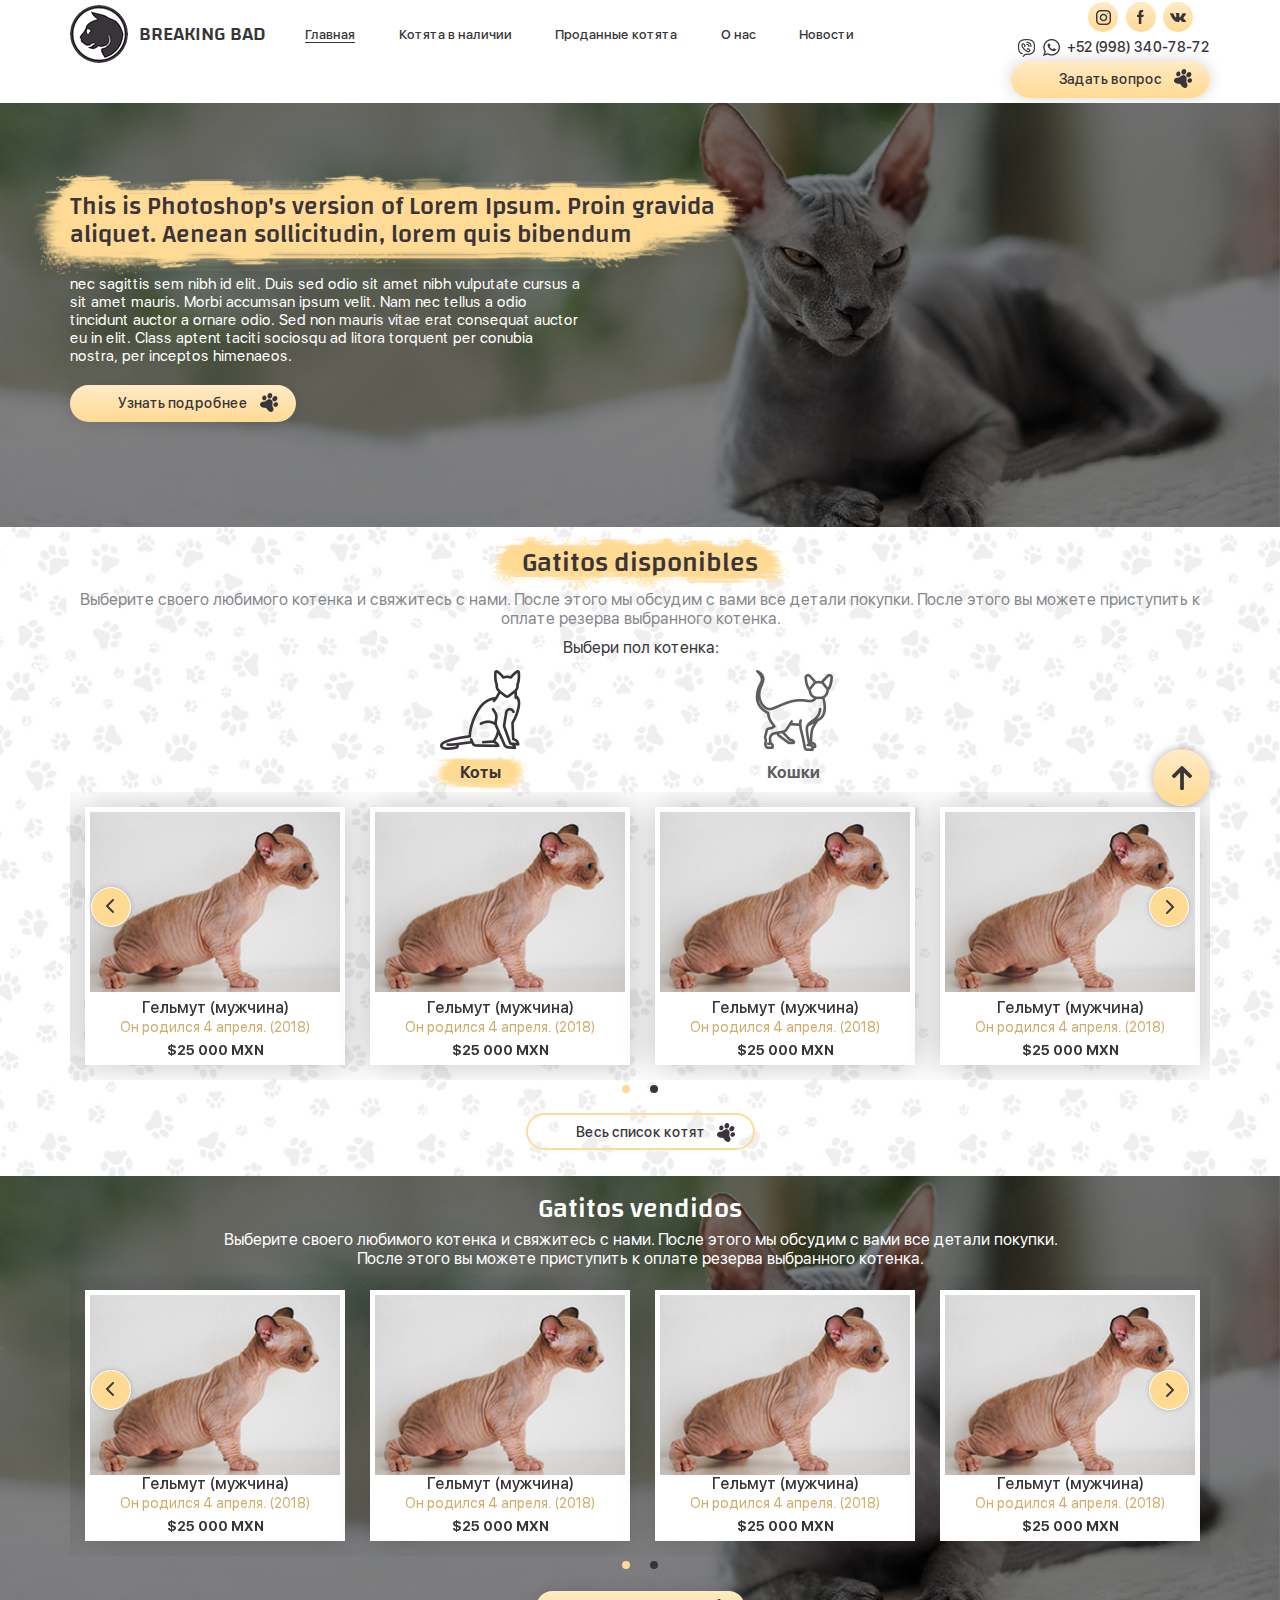
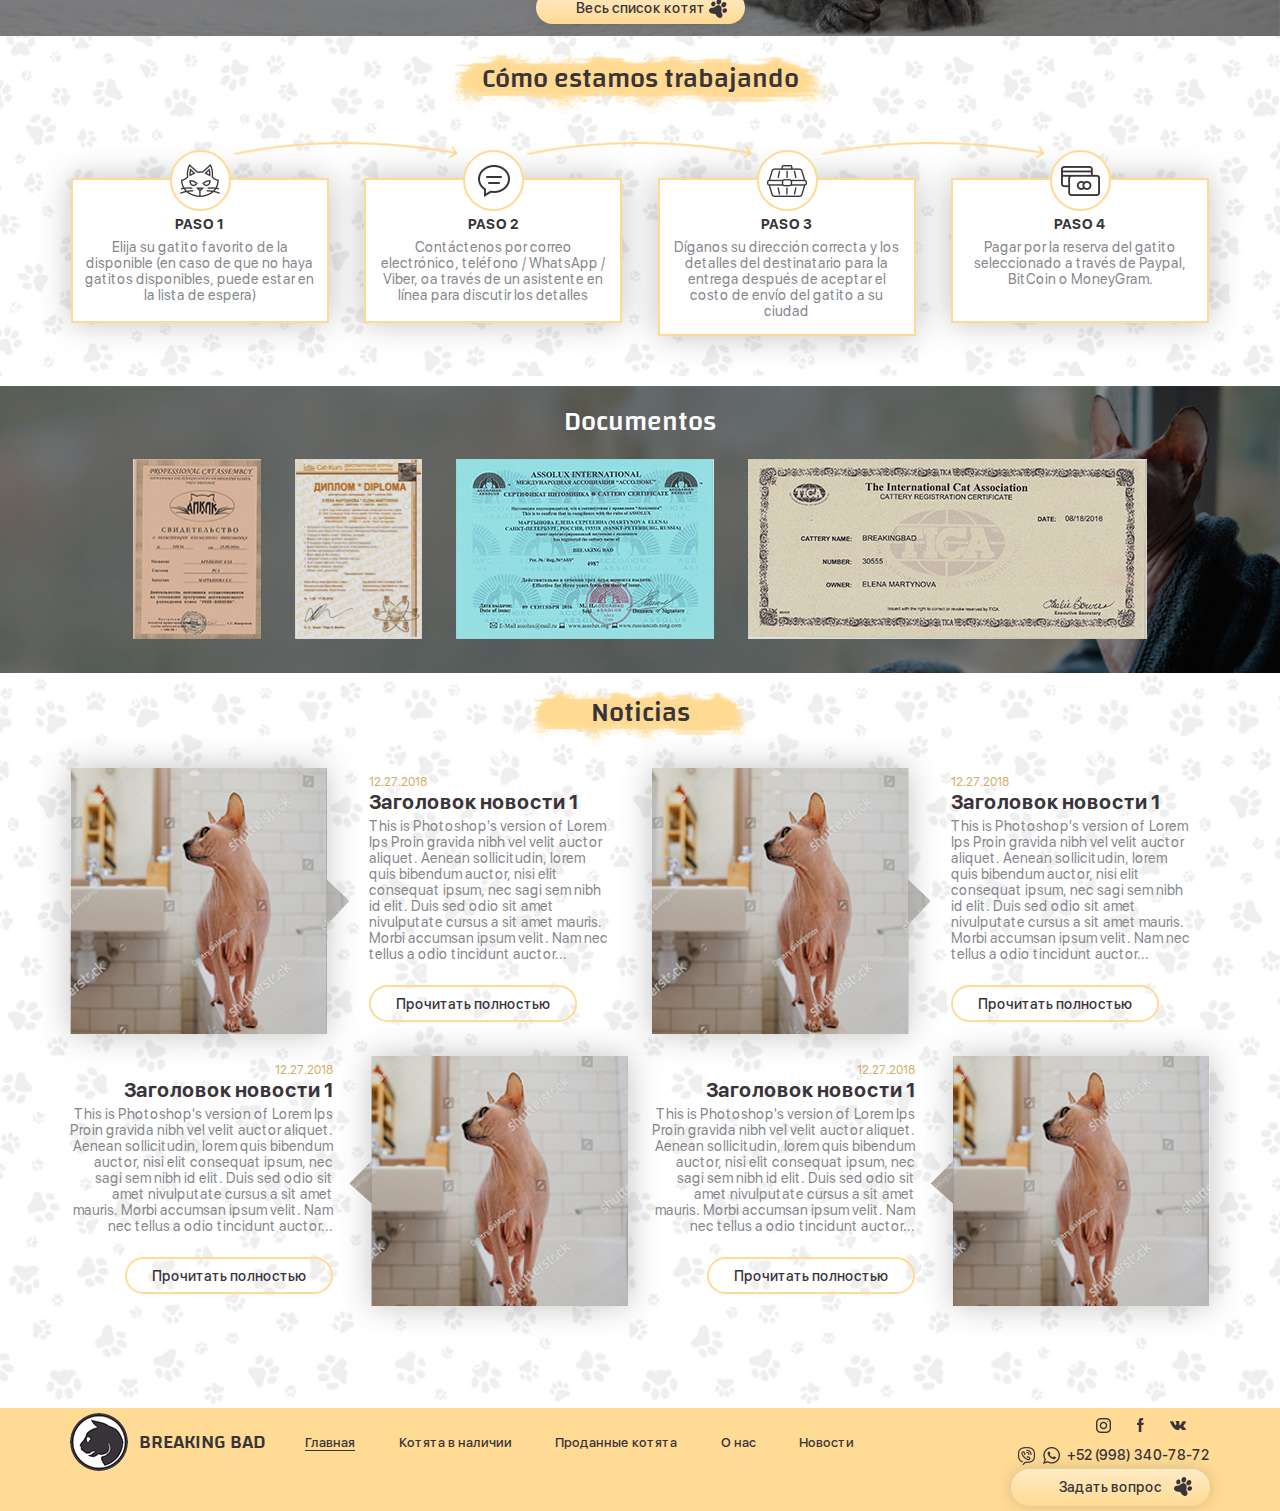
==== index.html @ 9be12e8c "Cats" ====
<!DOCTYPE html>

<html lang="ru">

<head>

	<meta charset="utf-8">
	<meta http-equiv="X-UA-Compatible" content="IE=edge" >
	<meta name="viewport" content="width=device-width, initial-scale=1.0">
	<meta name="description" content="">
	<link rel="stylesheet" type="text/css" href="style.css">	
	<link rel="stylesheet" type="text/css" href="responsive.css">
	<link rel="stylesheet" type="text/css" href="owl/assets/owl.carousel.css">
	<link rel="stylesheet" type="text/css" href="vendors/css/jquery.mCustomScrollbar.css">
	<link rel="stylesheet" type="text/css" href="vendors/css/select2.css">
	<link rel="stylesheet" type="text/css" href="vendors/css/jquery.fancybox.css">
	<script type="text/javascript" src="vendors/js/jquery.js"></script>
	<script type="text/javascript" src="owl/owl.carousel.min.js"></script>
	<script type="text/javascript" src="vendors/js/jquery.mCustomScrollbar.concat.min.js"></script>
	<script type="text/javascript" src="vendors/js/smoothscroll.js"></script>
	<script type="text/javascript" src="vendors/js/select2.js"></script>
	<script type="text/javascript" src="vendors/js/jquery.fancybox.js"></script>
	<link rel="icon" type="image/png" href="favicon/favicon.ico" sizes="16x16">
<!-- 	<script>document.write('<script src="http://' + (location.host || 'localhost').split(':')[0] + ':35729/livereload.js?snipver=1"></' + 'script>')</script> -->

</head>

<body>

	<div class="wrapper">

	<!-- Header -->
		
	<header>

		<div class="header-site">
			<div class="row clearfix">
				<div class="left col-1">
					<a href="#" class="logo">
						<img src="img/logo.png" alt="" />
						<span>BREAKING BAD</span>
					</a>
				</div>
				<div class="left col-2 clearfix">
					<div class="main-nav_wrapp">
						<ul class="main-nav">
							<li><a href="#" class="active">Главная</a></li>
							<li><a href="#">Котята в наличии</a></li>
							<li><a href="#">Проданные котята</a></li>
							<li><a href="#">О нас</a></li>
							<li><a href="#">Новости</a></li>
						</ul>
					</div>					
				</div>
				<div class="left col-3 contacts_wrapp">
					<ul class="socials_list">
						<li><a href=""><i class="instagram"></i></a></li>
						<li><a href=""><i class="facebook"></i></a></li>
						<li><a href=""><i class="vk"></i></a></li>
					</ul>
					<div class="contacts">
						<ul class="cals_wrapp">
							<li><a href="#"><i class="viber"></i></a></li>
							<li><a href="#"><i class="whats"></i></a></li>
							<li><a href="tel:+529983407872">+52 (998) 340-78-72</a></li>
						</ul>
						<a href="#" class="yellow_btn">Задать вопрос</a>
					</div>
				</div>
			</div>
		</div>
								
	</header>

	<!-- /Header -->

		<!-- Content -->
			<div class="content">

				<!-- Section 1 - Main Page -->

				<section class="promo-sect">
					<div class="row">
						<div class="promo-descript">
							<div class="h1_wrapp">
								<h1>This is Photoshop's version  of Lorem Ipsum. Proin gravida aliquet. Aenean sollicitudin, lorem quis bibendum</h1>
							</div>
							<div class="inner">
								<p>nec sagittis sem nibh id elit. Duis sed odio sit amet nibh vulputate cursus a sit amet mauris. Morbi accumsan ipsum velit. Nam nec tellus a odio tincidunt auctor a ornare odio. Sed non  mauris vitae erat consequat auctor eu in elit. Class aptent taciti sociosqu ad litora torquent per conubia nostra, per inceptos himenaeos.</p>
							</div>
							<a href="#" class="yellow_btn">Узнать подробнее</a>
						</div>
					</div>
				</section>

				<!-- /Section 1 - Main Page -->

				<!-- Section 2 - Main Page -->

				<section class="sect-2 bg_2">

					<div class="row">
						<div class="h2_wrapp">
							<h2 class="h2_bg_2">Gatitos disponibles</h2>
							<p class="h2-desc h2-desc_2">Выберите своего любимого котенка и свяжитесь с нами. После этого мы обсудим с вами все детали покупки. После этого вы можете приступить к оплате резерва выбранного котенка.</p>
						</div>

						<div class="switch-goods_wrapp">
							<h4>Выбери пол котенка:</h4>
							<div class="switch_wrapp">
								<ul class="switch_list">
									<li>
										<a href="#" class="active">
											<div class="icon-box">
												<img src="img/cat.png" alt="" />
											</div>
											<p>Коты</p>
										</a>
									</li>
									<li>
										<a href="#">
											<div class="icon-box">
												<img src="img/cat_2.png" alt="" />
											</div>
											<p>Кошки</p>
										</a>
									</li>
								</ul>
							</div>
							<div class="slider-1_wrapp">
								<div class="owl-carousel slider-1">
									<div class="slide">
										<div class="cat-thumb">
											<div class="img-box">
												<img src="img/cat_photo_03.jpg" alt="" />
												<div class="mask">
													<ul class="thumb_links">
														<li><a href="#"><i class="eye"></i></a></li>
														<li><a href="#"><i class="commet"></i></a></li>
													</ul>
												</div>
											</div>
											<div class="descript">
												<h3>Гельмут (мужчина)</h3>
												<p>Он родился 4 апреля. (2018)</p>
												<p class="price">$25 000 MXN</p>
											</div>
										</div>
									</div>
									<div class="slide">
										<div class="cat-thumb">
											<div class="img-box">
												<img src="img/cat_photo_03.jpg" alt="" />
												<div class="mask">
													<ul class="thumb_links">
														<li><a href="#"><i class="eye"></i></a></li>
														<li><a href="#"><i class="commet"></i></a></li>
													</ul>
												</div>
											</div>
											<div class="descript">
												<h3>Гельмут (мужчина)</h3>
												<p>Он родился 4 апреля. (2018)</p>
												<p class="price">$25 000 MXN</p>
											</div>
										</div>
									</div>
									<div class="slide">
										<div class="cat-thumb">
											<div class="img-box">
												<img src="img/cat_photo_03.jpg" alt="" />
												<div class="mask">
													<ul class="thumb_links">
														<li><a href="#"><i class="eye"></i></a></li>
														<li><a href="#"><i class="commet"></i></a></li>
													</ul>
												</div>
											</div>
											<div class="descript">
												<h3>Гельмут (мужчина)</h3>
												<p>Он родился 4 апреля. (2018)</p>
												<p class="price">$25 000 MXN</p>
											</div>
										</div>
									</div>
									<div class="slide">
										<div class="cat-thumb">
											<div class="img-box">
												<img src="img/cat_photo_03.jpg" alt="" />
												<div class="mask">
													<ul class="thumb_links">
														<li><a href="#"><i class="eye"></i></a></li>
														<li><a href="#"><i class="commet"></i></a></li>
													</ul>
												</div>
											</div>
											<div class="descript">
												<h3>Гельмут (мужчина)</h3>
												<p>Он родился 4 апреля. (2018)</p>
												<p class="price">$25 000 MXN</p>
											</div>
										</div>
									</div>
									<div class="slide">
										<div class="cat-thumb">
											<div class="img-box">
												<img src="img/cat_photo_03.jpg" alt="" />
												<div class="mask">
													<ul class="thumb_links">
														<li><a href="#"><i class="eye"></i></a></li>
														<li><a href="#"><i class="commet"></i></a></li>
													</ul>
												</div>
											</div>
											<div class="descript">
												<h3>Гельмут (мужчина)</h3>
												<p>Он родился 4 апреля. (2018)</p>
												<p class="price">$25 000 MXN</p>
											</div>
										</div>
									</div>
								</div>
							</div>
							<div class="align-center">
								<a href="#" class="transparent_btn">Весь список котят</a>
							</div>
						</div>
					</div>

				</section>

				<!-- /Section 2 - Main Page -->

				<!-- Section 3 - Main Page -->

				<section class="sect-3 bg_3">
					<div class="row">

						<div class="h2_wrapp light">
							<h2>Gatitos vendidos</h2>
							<p class="h2-desc">Выберите своего любимого котенка и свяжитесь с нами. После этого мы обсудим с вами все детали покупки.<br /> После этого вы можете приступить к оплате резерва выбранного котенка.</p>
						</div>

						<div class="slider-2_wrapp">
							<div class="owl-carousel slider-2">
								<div class="slide">
									<div class="cat-thumb">
										<div class="img-box">
											<img src="img/cat_photo_03.jpg" alt="" />
											<div class="mask">
												<ul class="thumb_links">
													<li><a href="#"><i class="eye"></i></a></li>
													<li><a href="#"><i class="commet"></i></a></li>
												</ul>
											</div>
										</div>
										<h3>Гельмут (мужчина)</h3>
										<p>Он родился 4 апреля. (2018)</p>
										<p class="price">$25 000 MXN</p>
									</div>
								</div>
								<div class="slide">
									<div class="cat-thumb">
										<div class="img-box">
											<img src="img/cat_photo_03.jpg" alt="" />
											<div class="mask">
												<ul class="thumb_links">
													<li><a href="#"><i class="eye"></i></a></li>
													<li><a href="#"><i class="commet"></i></a></li>
												</ul>
											</div>
										</div>
										<h3>Гельмут (мужчина)</h3>
										<p>Он родился 4 апреля. (2018)</p>
										<p class="price">$25 000 MXN</p>
									</div>
								</div>
								<div class="slide">
									<div class="cat-thumb">
										<div class="img-box">
											<img src="img/cat_photo_03.jpg" alt="" />
											<div class="mask">
												<ul class="thumb_links">
													<li><a href="#"><i class="eye"></i></a></li>
													<li><a href="#"><i class="commet"></i></a></li>
												</ul>
											</div>
										</div>
										<h3>Гельмут (мужчина)</h3>
										<p>Он родился 4 апреля. (2018)</p>
										<p class="price">$25 000 MXN</p>
									</div>
								</div>
								<div class="slide">
									<div class="cat-thumb">
										<div class="img-box">
											<img src="img/cat_photo_03.jpg" alt="" />
											<div class="mask">
												<ul class="thumb_links">
													<li><a href="#"><i class="eye"></i></a></li>
													<li><a href="#"><i class="commet"></i></a></li>
												</ul>
											</div>
										</div>
										<h3>Гельмут (мужчина)</h3>
										<p>Он родился 4 апреля. (2018)</p>
										<p class="price">$25 000 MXN</p>
									</div>
								</div>
								<div class="slide">
									<div class="cat-thumb">
										<div class="img-box">
											<img src="img/cat_photo_03.jpg" alt="" />
											<div class="mask">
												<ul class="thumb_links">
													<li><a href="#"><i class="eye"></i></a></li>
													<li><a href="#"><i class="commet"></i></a></li>
												</ul>
											</div>
										</div>
										<h3>Гельмут (мужчина)</h3>
										<p>Он родился 4 апреля. (2018)</p>
										<p class="price">$25 000 MXN</p>
									</div>
								</div>
							</div>
						</div>
						<div class="align-center">
							<a href="#" class="yellow_btn yellow_btn_2">Весь список котят</a>
						</div>

					</div>
				</section>

				<!-- /Section 3 - Main Page -->

				<!-- Section 4 - Main Page -->

				<section class="sect-4 bg_2">
					<div class="row">

						<div class="h2_wrapp">
							<h2 class="h2_bg_3">Cómo estamos trabajando</h2>
						</div>

						<div class="overflow_hidden">
							<div class="thumbnails_1 offset-ziro">
								<div class="thumb_1">
									<div class="icon-box">
										<img src="img/icon_01.png" alt="" />
									</div>
									<h3>PASO 1</h3>
									<p>Elija su gatito favorito de la disponible (en caso de que no haya gatitos disponibles, puede estar en la lista de espera)</p>
								</div>
								<div class="thumb_1">
									<div class="icon-box">
										<img src="img/icon_02.png" alt="" />
									</div>
									<h3>PASO 2</h3>
									<p>Contáctenos por correo electrónico, teléfono / WhatsApp / Viber, oa través de un asistente en línea para discutir los detalles</p>
								</div>
								<div class="thumb_1">
									<div class="icon-box">
										<img src="img/icon_03.png" alt="" />
									</div>
									<h3>PASO 3</h3>
									<p>Díganos su dirección correcta y los detalles del destinatario para la entrega después de aceptar el costo de envío del gatito a su ciudad</p>
								</div>
								<div class="thumb_1">
									<div class="icon-box">
										<img src="img/icon_04.png" alt="" />
									</div>
									<h3>PASO 4</h3>
									<p>Pagar por la reserva del gatito seleccionado a través de Paypal, BitCoin o MoneyGram.</p>
								</div>
							</div>
						</div>

					</div>
				</section>

				<!-- /Section 4 - Main Page -->

				<!-- Section 5 - Main Page -->

				<section class="sect-5 bg_4">
					<div class="row">

						<div class="h2_wrapp light">
							<h2>Documentos</h2>
						</div>

						<div class="overflow_hidden">
							<div class="thumbnails_2 offset-ziro">
								<a href="img/document_03.jpg" class="thumb_2" data-fancybox = "1">
									<img src="img/document_03.jpg" alt="" />
									<div class="mask">
										<div class="searchicon_wrapp">
											<i class="search"></i>
										</div>
									</div>
								</a>
								<a href="img/document_05.jpg" class="thumb_2" data-fancybox = "1">
									<img src="img/document_05.jpg" alt="" />
									<div class="mask">
										<div class="searchicon_wrapp">
											<i class="search"></i>
										</div>
									</div>
								</a>
								<a href="img/document_07.jpg" class="thumb_2" data-fancybox = "1">
									<img src="img/document_07.jpg" alt="" />
									<div class="mask">
										<div class="searchicon_wrapp">
											<i class="search"></i>
										</div>
									</div>
								</a>
								<a href="img/document_09.jpg" class="thumb_2" data-fancybox = "1">
									<img src="img/document_09.jpg" alt="" />
									<div class="mask">
										<div class="searchicon_wrapp">
											<i class="search"></i>
										</div>
									</div>
								</a>
							</div>
						</div>

					</div>
				</section>

				<!-- /Section 5 - Main Page -->

				<!-- Section 6 - Main Page -->

				<section class="sect-6 bg_5">
					<div class="row">

						<div class="h2_wrapp">
							<h2 class="h2_bg_4">Noticias</h2>
						</div>

						<div class="overflow_hidden">
							<div class="thumbnails_3 offset-ziro">
								<div class="thumb_3 clearfix">
									<div class="img-box">
										<div class="inner">
											<img src="img/cat_3.jpg" alt="" />
										</div>
									</div>
									<div class="descript">
										<p class="date">12.27.2018</p>
										<h3>Заголовок новости 1</h3>
										<p>This is Photoshop's version  of Lorem Ips Proin gravida nibh vel velit auctor aliquet. Aenean sollicitudin, lorem quis bibendum auctor, nisi elit consequat ipsum, nec sagi sem nibh id elit. Duis sed odio sit amet nivulputate cursus a sit amet mauris. Morbi accumsan ipsum velit. Nam nec tellus a odio tincidunt auctor...</p>
										<a href="#" class="transparent_btn_2">Прочитать полностью</a>
									</div>
								</div>
								<div class="thumb_3 clearfix">
									<div class="img-box">
										<div class="inner">
											<img src="img/cat_3.jpg" alt="" />
										</div>
									</div>
									<div class="descript">
										<p class="date">12.27.2018</p>
										<h3>Заголовок новости 1</h3>
										<p>This is Photoshop's version  of Lorem Ips Proin gravida nibh vel velit auctor aliquet. Aenean sollicitudin, lorem quis bibendum auctor, nisi elit consequat ipsum, nec sagi sem nibh id elit. Duis sed odio sit amet nivulputate cursus a sit amet mauris. Morbi accumsan ipsum velit. Nam nec tellus a odio tincidunt auctor...</p>
										<a href="#" class="transparent_btn_2">Прочитать полностью</a>
									</div>
								</div>
								<div class="thumb_3 clearfix">
									<div class="img-box">
										<div class="inner">
											<img src="img/cat_3.jpg" alt="" />
										</div>
									</div>
									<div class="descript">
										<p class="date">12.27.2018</p>
										<h3>Заголовок новости 1</h3>
										<p>This is Photoshop's version  of Lorem Ips Proin gravida nibh vel velit auctor aliquet. Aenean sollicitudin, lorem quis bibendum auctor, nisi elit consequat ipsum, nec sagi sem nibh id elit. Duis sed odio sit amet nivulputate cursus a sit amet mauris. Morbi accumsan ipsum velit. Nam nec tellus a odio tincidunt auctor...</p>
										<a href="#" class="transparent_btn_2">Прочитать полностью</a>
									</div>
								</div>
								<div class="thumb_3 clearfix">
									<div class="img-box">
										<div class="inner">
											<img src="img/cat_3.jpg" alt="" />
										</div>
									</div>
									<div class="descript">
										<p class="date">12.27.2018</p>
										<h3>Заголовок новости 1</h3>
										<p>This is Photoshop's version  of Lorem Ips Proin gravida nibh vel velit auctor aliquet. Aenean sollicitudin, lorem quis bibendum auctor, nisi elit consequat ipsum, nec sagi sem nibh id elit. Duis sed odio sit amet nivulputate cursus a sit amet mauris. Morbi accumsan ipsum velit. Nam nec tellus a odio tincidunt auctor...</p>
										<a href="#" class="transparent_btn_2">Прочитать полностью</a>
									</div>
								</div>
							</div>
						</div>

					</div>
				</section>

				<!-- /Section 6 - Main Page -->

			</div>
		<!-- /Content -->

		<!-- Footer -->

		<footer>

			<div class="footer">
				<div class="row clearfix">
					<div class="left col-1">
						<a href="#" class="logo">
							<img src="img/logo.png" alt="" />
							<span>BREAKING BAD</span>
						</a>
					</div>
					<div class="left col-2 clearfix">
						<div class="main-nav_wrapp">
							<ul class="main-nav">
								<li><a href="#" class="active">Главная</a></li>
								<li><a href="#">Котята в наличии</a></li>
								<li><a href="#">Проданные котята</a></li>
								<li><a href="#">О нас</a></li>
								<li><a href="#">Новости</a></li>
							</ul>
						</div>					
					</div>
					<div class="left col-3 contacts_wrapp">
						<ul class="socials_list socials_list_2">
							<li><a href=""><i class="instagram"></i></a></li>
							<li><a href=""><i class="facebook"></i></a></li>
							<li><a href=""><i class="vk"></i></a></li>
						</ul>
						<div class="contacts">
							<ul class="cals_wrapp">
								<li><a href="#"><i class="viber"></i></a></li>
								<li><a href="#"><i class="whats"></i></a></li>
								<li><a href="tel:+529983407872">+52 (998) 340-78-72</a></li>
							</ul>
							<a href="#" class="yellow_btn">Задать вопрос</a>
						</div>
					</div>
				</div>
			</div>

			<div class="scrolltop_wrapp">
				<div class="row">
					<button type="button" class="scroll-top"></button>
				</div>
			</div>

		</footer>

		<!-- /Footer -->

		<script src="js/scripts.js"></script>
		<script src="js/additional_scripts.js"></script>
	
	</div>

</body>
</html>
---- style.css ----
@charset "utf-8";

/*------------------*/
/*-- Fonts --*/
/*------------------*/

@font-face {
    font-family: "SF UI Display";
    src: url("fonts/SFUIDisplay-Light.eot");
    src: url("fonts/SFUIDisplay-Light.eot?#iefix") format("embedded-opentype"),
        url("fonts/SFUIDisplay-Light.woff2") format("woff2"),
        url("fonts/SFUIDisplay-Light.woff") format("woff"),
        url("fonts/SFUIDisplay-Light.ttf") format("truetype"),
        url("fonts/SFUIDisplay-Light.svg#SFUIDisplay-Light") format("svg");
    font-weight: 300;
    font-style: normal;
}

@font-face {
    font-family: "Changa";
    src: url("fonts/Changa-Medium.eot");
    src: url("fonts/Changa-Medium.eot?#iefix") format("embedded-opentype"),
        url("fonts/Changa-Medium.woff2") format("woff2"),
        url("fonts/Changa-Medium.woff") format("woff"),
        url("fonts/Changa-Medium.ttf") format("truetype"),
        url("fonts/Changa-Medium.svg#Changa-Medium") format("svg");
    font-weight: 500;
    font-style: normal;
}

@font-face {
    font-family: "SF UI Display";
    src: url("fonts/SFUIDisplay-Bold.eot");
    src: url("fonts/SFUIDisplay-Bold.eot?#iefix") format("embedded-opentype"),
        url("fonts/SFUIDisplay-Bold.woff2") format("woff2"),
        url("fonts/SFUIDisplay-Bold.woff") format("woff"),
        url("fonts/SFUIDisplay-Bold.ttf") format("truetype"),
        url("fonts/SFUIDisplay-Bold.svg#SFUIDisplay-Bold") format("svg");
    font-weight: bold;
    font-style: normal;
}

@font-face {
    font-family: "SF UI Display";
    src: url("fonts/SFUIDisplay-Regular.eot");
    src: url("fonts/SFUIDisplay-Regular.eot?#iefix") format("embedded-opentype"),
        url("fonts/SFUIDisplay-Regular.woff2") format("woff2"),
        url("fonts/SFUIDisplay-Regular.woff") format("woff"),
        url("fonts/SFUIDisplay-Regular.ttf") format("truetype"),
        url("fonts/SFUIDisplay-Regular.svg#SFUIDisplay-Regular") format("svg");
    font-weight: normal;
    font-style: normal;
}

@font-face {
    font-family: "SF UI Display";
    src: url("fonts/SFUIDisplay-Medium.eot");
    src: url("fonts/SFUIDisplay-Medium.eot?#iefix") format("embedded-opentype"),
        url("fonts/SFUIDisplay-Medium.woff2") format("woff2"),
        url("fonts/SFUIDisplay-Medium.woff") format("woff"),
        url("fonts/SFUIDisplay-Medium.ttf") format("truetype"),
        url("fonts/SFUIDisplay-Medium.svg#SFUIDisplay-Medium") format("svg");
    font-weight: 500;
    font-style: normal;
}


/*-------------------------------------------*/
/* BASIC SETUP */
/*-------------------------------------------*/

* {
    margin: 0;
    padding: 0;
    -webkit-box-sizing: border-box;
    -moz-box-sizing: border-box;
    box-sizing: border-box;
}

html {
    color: #000000;
    font-size: 14px;
    line-height: 19px;
}


html,
body {
    min-height: 100%;
    min-width: 100%;
}

body {
    background: #ffffff;
}

.wrapper {
    width: 100%;
    position: relative;
    min-height: 100vh;
    display: -webkit-box;
    display: -moz-box;
    display: -ms-flexbox;
    display: -webkit-flex;
    display: flex;
    flex-direction: column;
    -webkit-flex-direction: column;
    -ms-flex-direction: column;
    justify-content: flex-start;
    -webkit-justify-content: flex-start;
    -ms-flex-pack: start;
}

header {
    order: 1;
    -webkit-order: 1;
}

.content {
    order: 2;
    -webkit-order: 2;
    flex-grow: 1;
    -webkit-flex-grow: 1;
}

footer {
    order: 3;
    -webkit-order: 3;
    position: relative;
    z-index: 5;
}

.clearfix:after {
    content: ""; 
    display: block; 
    height: 0; 
    clear: both; 
    visibility: hidden;
}

.clearfix {display: inline-block;}

* html .clearfix {height: 1%;}
.clearfix {display: block;}

* html .clearfix             { zoom: 1; }
*:first-child+html .clearfix { zoom: 1; }

::-webkit-input-placeholder {color:#555555;}
::-moz-placeholder          {color:#555555;}
:-moz-placeholder           {color:#555555;}
:-ms-input-placeholder      {color:#555555;}

input,
textarea,
button,
select,
a,
img {
    outline: none;
}

select {
    -webkit-appearance: none;
    appearance: none;
    -moz-appearance;
    text-indent: 0.01px;
    text-overflow: "";
}

*::-ms-expand { display: none; }

input::-webkit-outer-spin-button,
input::-webkit-inner-spin-button {
    -webkit-appearance: none;
}

input[type="number"] {
    -moz-appearance: textfield;
}

input {
    -webkit-appearance: none;
    -moz-appearance
}

button {
    -webkit-appearance: none;
    -moz-appearance
}

textarea {
    resize: none;
    overflow: auto;
    -webkit-appearance: none;
    -moz-appearance;
}

input::-webkit-input-placeholder       {opacity: 1; transition: opacity .3s ease;}
input::-moz-placeholder                {opacity: 1; transition: opacity .3s ease;}
input:-moz-placeholder                 {opacity: 1; transition: opacity .3s ease;}
input:-ms-input-placeholder            {opacity: 1; transition: opacity .3s ease;}
input:focus::-webkit-input-placeholder {opacity: 0; transition: opacity .3s ease;}
input:focus::-moz-placeholder          {opacity: 0; transition: opacity .3s ease;}
input:focus:-moz-placeholder           {opacity: 0; transition: opacity .3s ease;}
input:focus:-ms-input-placeholder      {opacity: 0; transition: opacity .3s ease;}

textarea::-webkit-input-placeholder       {opacity: 1; transition: opacity .3s ease;}
textarea::-moz-placeholder                {opacity: 1; transition: opacity .3s ease;}
textarea:-moz-placeholder                 {opacity: 1; transition: opacity .3s ease;}
textarea:-ms-input-placeholder            {opacity: 1; transition: opacity .3s ease;}
textarea:focus::-webkit-input-placeholder {opacity: 0; transition: opacity .3s ease;}
textarea:focus::-moz-placeholder          {opacity: 0; transition: opacity .3s ease;}
textarea:focus:-moz-placeholder           {opacity: 0; transition: opacity .3s ease;}
textarea:focus:-ms-input-placeholder      {opacity: 0; transition: opacity .3s ease;}

/*-------------------------------------------*/
/* ----- DEFAULT STYLES ------ */
/*-------------------------------------------*/

section {
    position: relative;
    /*padding: 10px 0;*/
}

h1 {
    font-family: "Changa", "Arial", "Verdana", sans-serif;
    font-size: 25px;
    line-height: 28px;
    font-weight: 500;
    color: #383439;
}

h2 {
    font-family: "Changa", "Arial", "Verdana", sans-serif;
    font-size: 27px;
    line-height: 32px;
    font-weight: 500;
    color: #383439;
}

h3 {
    font-family: "SF UI Display", "Arial", "Verdana", sans-serif;
    font-size: 27px;
    line-height: 32px;
    font-weight: bold;
    color: #383439;
}

h4 {

}

p {
    font-family: "SF UI Display", "Arial", "Verdana", sans-serif;
    font-size: 14px;
    line-height: 25px;
    font-weight: normal;
    color: #86878c;
}

li {
    list-style: none;
    font-family: "SF UI Display", "Arial", "Verdana", sans-serif;
    font-size: 14px;
    line-height: 25px;
    font-weight: normal;
    color: #86878c;
}

a {
    text-decoration: none;
    font-family: "SF UI Display", "Arial", "Verdana", sans-serif;
    font-size: 14px;
    line-height: 25px;
    font-weight: normal;
    color: #86878c;
    -webkit-transition-property: all;
    -webkit-transition-duration: .3s;
    -webkit-transition-timing-function: ease;

    -moz-transition-property: all;
    -moz-transition-duration: .3s;
    -moz-transition-timing-function: ease;

    -ms-transition-property: all;
    -ms-transition-duration: .3s;
    -ms-transition-timing-function: ease;

    -o-transition-property: all;
    -o-transition-duration: .3s;
    -o-transition-timing-function: ease;

    transition-property: all;
    transition-duration: .3s;
    transition-timing-function: ease;
}

img {
    outline: none;
    border: 1px solid transparent;
    border: none;
}

button:hover,
button:active,
a:hover,
a:active {
    -webkit-tap-highlight-color: rgba(0,0,0,0); 
    -webkit-tap-highlight-color: transparent;
}

input {

}

input:focus {

}

textarea {

}

textarea:focus {

}

/*-------------------------------------------*/
/* ----- REUSABLE COMPONENTS ------ */
/*-------------------------------------------*/

.row {
    max-width: 1140px;
    margin: 0 auto;
    padding: 0;
}

.offset-ziro {
    font-size: 0;
    line-height: 0;
}

.left {
    float: left;
}

.right {
    float: right;
}

.align-center {
    text-align: center;
}

.align-right {
    text-align: right;
}

.align-left {
    text-align: left;
}

/*-- Icons --*/

.instagram {
    display: block;
    width: 17px;
    height: 17px;
    background-image: url(img/social_sprite.png);
    background-position: -4px -1px;
    background-repeat: no-repeat;
}

.facebook {
    display: block;
    width: 9px;
    height: 16px;
    background-image: url(img/social_sprite.png);
    background-position: -46px -1px;
    background-repeat: no-repeat;
}

.vk {
    display: block;
    width: 18px;
    height: 11px;
    background-image: url(img/social_sprite.png);
    background-position: -79px -4px;
    background-repeat: no-repeat;
}

.viber {
    display: block;
    width: 19px;
    height: 20px;
    background-image: url(img/messengers_sprite.png);
    background-position: 0 0;
    background-repeat: no-repeat;
}

.whats {
    display: block;
    width: 20px;
    height: 19px;
    background-image: url(img/messengers_sprite.png);
    background-position: -22px 0px;
    background-repeat: no-repeat;
}

.eye {
    display: block;
    width: 39px;
    height: 22px;
    background-image: url(img/sprite_2.png);
    background-position: -2px -3px;
    background-repeat: no-repeat;
}

.commet {
    display: block;
    width: 28px;
    height: 28px;
    background-image: url(img/sprite_2.png);
    background-position: -78px -1px;
    background-repeat: no-repeat;
}

.search {
    display: block;
    width: 28px;
    height: 28px;
    background-image: url(img/search.png);
    background-position: center;
    background-repeat: no-repeat;
    background-size: contain;
}

/*-- /Icons --*/

/*-- Buttons --*/

.yellow_btn {
    display: inline-block;
    vertical-align: top;
    min-width: 196px;
    position: relative;
    -webkit-border-radius: 19px;
    -moz-border-radius: 19px;
    border-radius: 19px;
    padding: 7px 48px 8px 48px;
    background-image: url(img/foot.png);
    background-position: right center;
    background-repeat: no-repeat;
    text-align: center;
    font-family: "SF UI Display", "Arial", "Verdana", sans-serif;
    font-size: 14px;
    line-height: 22px;
    font-weight: 500;
    color: #383439;
    background-image: -moz-linear-gradient( 90deg, rgb(255,218,147) 0%, rgb(255,235,198) 100%);
    background-image: -webkit-linear-gradient( 90deg, rgb(255,218,147) 0%, rgb(255,235,198) 100%);
    background-image: -ms-linear-gradient( 90deg, rgb(255,218,147) 0%, rgb(255,235,198) 100%);
    -webkit-box-shadow: 0 0 15px 0 rgba(56, 52, 57, .2);
    -moz-box-shadow: 0 0 15px 0 rgba(56, 52, 57, .2);
    box-shadow: 0 0 15px 0 rgba(56, 52, 57, .2);
    -webkit-transition-property: all;
    -webkit-transition-duration: .3s;
    -webkit-transition-timing-function: ease;

    -moz-transition-property: all;
    -moz-transition-duration: .3s;
    -moz-transition-timing-function: ease;

    -ms-transition-property: all;
    -ms-transition-duration: .3s;
    -ms-transition-timing-function: ease;

    -o-transition-property: all;
    -o-transition-duration: .3s;
    -o-transition-timing-function: ease;

    transition-property: all;
    transition-duration: .3s;
    transition-timing-function: ease;
}

.yellow_btn:link,
.yellow_btn:visited {
    -webkit-box-shadow: 0 0 15px 0 rgba(56, 52, 57, .2);
    -moz-box-shadow: 0 0 15px 0 rgba(56, 52, 57, .2);
    box-shadow: 0 0 15px 0 rgba(56, 52, 57, .2);
}

.yellow_btn:active,
.yellow_btn.active {
    -webkit-box-shadow: 0 0 25px 0 rgba(56, 52, 57, .4);
    -moz-box-shadow: 0 0 25px 0 rgba(56, 52, 57, .4);
    box-shadow: 0 0 25px 0 rgba(56, 52, 57, .4);
}

.yellow_btn:hover {
    -webkit-box-shadow: 0 0 25px 0 rgba(56, 52, 57, .4);
    -moz-box-shadow: 0 0 25px 0 rgba(56, 52, 57, .4);
    box-shadow: 0 0 25px 0 rgba(56, 52, 57, .4);
}

.yellow_btn:after {
    display: block;
    content: "";
    width: 18px;
    height: 19px;
    position: absolute;
    top: 8px;
    right: 18px;
    background-image: url(img/foot.png);
    background-repeat: no-repeat;
    background-position: center;
    background-size: contain;
}

.transparent_btn {
    display: inline-block;
    vertical-align: top;
    min-width: 196px;
    position: relative;
    -webkit-border-radius: 19px;
    -moz-border-radius: 19px;
    border-radius: 19px;
    margin: 14px 0;
    padding: 6px 48px 5px 48px;
    background-image: url(img/foot.png);
    background-position: right center;
    background-repeat: no-repeat;
    text-align: center;
    border: 2px solid #ffdb95;
    font-family: "SF UI Display", "Arial", "Verdana", sans-serif;
    font-size: 14px;
    line-height: 22px;
    font-weight: 500;
    color: #383439;
    background-image: none;
    -webkit-transition-property: all;
    -webkit-transition-duration: .3s;
    -webkit-transition-timing-function: ease;

    -moz-transition-property: all;
    -moz-transition-duration: .3s;
    -moz-transition-timing-function: ease;

    -ms-transition-property: all;
    -ms-transition-duration: .3s;
    -ms-transition-timing-function: ease;

    -o-transition-property: all;
    -o-transition-duration: .3s;
    -o-transition-timing-function: ease;

    transition-property: all;
    transition-duration: .3s;
    transition-timing-function: ease;
}

.transparent_btn:link,
.transparent_btn:visited {
    background-image: none;
}

.transparent_btn:active,
.transparent_btn.active {
    background-image: -moz-linear-gradient( 90deg, rgb(255,218,147) 0%, rgb(255,235,198) 100%);
    background-image: -webkit-linear-gradient( 90deg, rgb(255,218,147) 0%, rgb(255,235,198) 100%);
    background-image: -ms-linear-gradient( 90deg, rgb(255,218,147) 0%, rgb(255,235,198) 100%);
}

.transparent_btn:hover {
    background-image: -moz-linear-gradient( 90deg, rgb(255,218,147) 0%, rgb(255,235,198) 100%);
    background-image: -webkit-linear-gradient( 90deg, rgb(255,218,147) 0%, rgb(255,235,198) 100%);
    background-image: -ms-linear-gradient( 90deg, rgb(255,218,147) 0%, rgb(255,235,198) 100%);
}

.transparent_btn:after {
    display: block;
    content: "";
    width: 18px;
    height: 19px;
    position: absolute;
    top: 8px;
    right: 18px;
    background-image: url(img/foot.png);
    background-repeat: no-repeat;
    background-position: center;
    background-size: contain;
}

.transparent_btn_2 {
    display: inline-block;
    vertical-align: top;
    min-width: 196px;
    position: relative;
    -webkit-border-radius: 19px;
    -moz-border-radius: 19px;
    border-radius: 19px;
    margin: 14px 0;
    padding: 6px 25px 5px 25px;
    background-image: url(img/foot.png);
    background-position: right center;
    background-repeat: no-repeat;
    text-align: center;
    border: 2px solid #ffdb95;
    font-family: "SF UI Display", "Arial", "Verdana", sans-serif;
    font-size: 14px;
    line-height: 22px;
    font-weight: 500;
    color: #383439;
    background-image: none;
    -webkit-transition-property: all;
    -webkit-transition-duration: .3s;
    -webkit-transition-timing-function: ease;

    -moz-transition-property: all;
    -moz-transition-duration: .3s;
    -moz-transition-timing-function: ease;

    -ms-transition-property: all;
    -ms-transition-duration: .3s;
    -ms-transition-timing-function: ease;

    -o-transition-property: all;
    -o-transition-duration: .3s;
    -o-transition-timing-function: ease;

    transition-property: all;
    transition-duration: .3s;
    transition-timing-function: ease;
}

.transparent_btn_2:link,
.transparent_btn_2:visited {
    background-image: none;
}

.transparent_btn_2:active,
.transparent_btn_2.active {
    background-image: -moz-linear-gradient( 90deg, rgb(255,218,147) 0%, rgb(255,235,198) 100%);
    background-image: -webkit-linear-gradient( 90deg, rgb(255,218,147) 0%, rgb(255,235,198) 100%);
    background-image: -ms-linear-gradient( 90deg, rgb(255,218,147) 0%, rgb(255,235,198) 100%);
}

.transparent_btn_2:hover {
    background-image: -moz-linear-gradient( 90deg, rgb(255,218,147) 0%, rgb(255,235,198) 100%);
    background-image: -webkit-linear-gradient( 90deg, rgb(255,218,147) 0%, rgb(255,235,198) 100%);
    background-image: -ms-linear-gradient( 90deg, rgb(255,218,147) 0%, rgb(255,235,198) 100%);
}

/*-- /Buttons --*/

/*-- Owl --*/

.owl-prev,
.owl-next {
    display: block;
    width: 40px;
    height: 40px;
    border-width: 1px !important;
    border-color: rgb(255, 255, 255) !important;
    border-style: solid !important;
    -webkit-border-radius: 50%;
    -moz-border-radius: 50%;
    border-radius: 50%;
    background-color: rgb(255, 218, 147) !important;
    -webkit-box-shadow: 0 0 5px 0 rgba(56, 52, 57, .25);
    -moz-box-shadow: 0 0 5px 0 rgba(56, 52, 57, .25);
    box-shadow: 0 0 5px 0 rgba(56, 52, 57, .25);
    background-image: url(img/arrows.png) !important;
    background-repeat: no-repeat !important;
}

.owl-prev span,
.owl-next span {
    display: none;
}

.owl-prev {
    background-position: 7px 10px !important;
}

.owl-next {
    background-position: -39px 11px !important;
}

.owl-carousel .owl-prev {
    position: absolute;
    top: 95px;
    left: 21px;
}

.owl-carousel .owl-next {
    position: absolute;
    top: 95px;
    right: 21px;
}

.owl-dots {
    text-align: center;
}

.owl-dots button {
    display: inline-block;
    vertical-align: top;
    margin: 5px 10px;
    width: 8px;
    height: 8px;
    -webkit-border-radius: 50%;
    -moz-border-radius: 50%;
    border-radius: 50%;
    border: none;
    background-color: #383439 !important;
}

.owl-dots button.active {
    background-color: #ffda93 !important;
}

/*-- /Owl --*/

/*-------------------------------------------*/
/* ----- HEADER ------ */
/*-------------------------------------------*/

.header-site {
    background-color: #ffffff;
}

.header-site .col-1 {
    width: 18%;
    padding: 5px 5px 6px 0;
}

.header-site .col-2 {
    width: 53%;
    padding: 17px 5px 6px 5px;
}

.header-site .col-3 {
    width: 29%;
    padding: 0 0 5px 5px;
    text-align: right;
}

.logo {
    display: inline-block;
    vertical-align: top;
    white-space: nowrap;
}

.logo img {
    display: inline-block;
    vertical-align: middle;
    width: 58px;
    height: 58px;
}

.logo span {
    display: inline-block;
    vertical-align: middle;
    margin: 0 0 0 8px;
    font-family: "Changa", "Arial", "Verdana", sans-serif;
    font-size: 20px;
    line-height: 32px;
    font-weight: 500;
    color: #383439;
}

.main-nav_wrapp {
    text-align: right;
}

.main-nav {
    display: inline-block;
    vertical-align: top;
}

.main-nav li {
    display: inline-block;
    vertical-align: top;
    padding: 5px 20px;
}

.main-nav li a {
    font-size: 13px;
    line-height: 13px;
    font-weight: 500;
    color: #383439;
    border-bottom: 1px solid transparent;
}

.main-nav li a:link,
.main-nav li a:visited {
    border-bottom: 1px solid transparent;
}

.main-nav li a:active,
.main-nav li a.active {
    border-bottom: 1px solid #383439;
}

.main-nav li a:hover {
    border-bottom: 1px solid #383439;
}

.socials_list {
    display: inline-block;
    vertical-align: middle;
    margin-right: 4.5%;
}

.socials_list li {
    display: inline-block;
    vertical-align: top;
    padding: 2px;
}

.socials_list li a {
    display: block;
    width: 30px;
    height: 30px;
    position: relative;
    -webkit-border-radius: 50%;
    -moz-border-radius: 50%;
    border-radius: 50%;
    background-image: -moz-linear-gradient( 90deg, rgb(255,218,147) 0%, rgb(255,235,198) 100%);
    background-image: -webkit-linear-gradient( 90deg, rgb(255,218,147) 0%, rgb(255,235,198) 100%);
    background-image: -ms-linear-gradient( 90deg, rgb(255,218,147) 0%, rgb(255,235,198) 100%);
}

.socials_list li a:link,
.socials_list li a:visited {
    box-shadow: none;
}

.socials_list li a:active,
.socials_list li a.active {
    -webkit-box-shadow: 0 4px 10px 0 rgba(0,0,0,.2);
    -moz-box-shadow: 0 4px 10px 0 rgba(0,0,0,.2);
    box-shadow: 0 4px 10px 0 rgba(0,0,0,.2);
}

.socials_list li a:hover {
    -webkit-box-shadow: 0 4px 10px 0 rgba(0,0,0,.2);
    -moz-box-shadow: 0 4px 10px 0 rgba(0,0,0,.3);
    box-shadow: 0 4px 10px 0 rgba(0,0,0,.3);
}

.socials_list li a i {
    display: block;
    margin: auto;
    position: absolute;
    top: 0;
    left: 0;
    right: 0;
    bottom: 0;
}

.contacts {
    display: inline-block;
    vertical-align: middle;
}

.cals_wrapp {

}

.cals_wrapp li {
    display: inline-block;
    vertical-align: middle;
    padding: 1px;
}

.cals_wrapp li a {
    font-size: 14px;
    line-height: 16px;
    font-weight: 500;
    color: #383439;
}

.cals_wrapp li a:link,
.cals_wrapp li a:visited {
    border-bottom: 1px solid transparent;
}

.cals_wrapp li a:active,
.cals_wrapp li a.active {
    border-bottom: 1px solid #383439;
}

.cals_wrapp li a:hover {
    border-bottom: 1px solid #383439;
}


/*-------------------------------------------*/
/* ----- CONTENT ------ */
/*-------------------------------------------*/

/*-- Section 1 - Main Page --*/

.promo-sect {
    padding: 69px 0 85px 0;
    background-image: url(img/bg_3.jpg);
    background-position: center;
    background-size: cover;
}

.promo-descript {
    max-width: 716px;
}

.h1_wrapp {
    min-height: 103px;
    padding: 20px 0 0 40px;
    position: relative;
    left: -40px;
    background-image: url(img/h1_bg.png);
    background-position: center;
    background-size: contain;
    background-repeat: no-repeat;
}

.h1_wrapp h1 {

}

.promo-descript p {
    display: block;
    font-size: 15px;
    line-height: 18px;
    color: #ffffff;
}

.promo-descript .inner {
    max-width: 510px;
}

.promo-descript .yellow_btn {
    margin: 20px 0;
}

/*-- /Section 1 - Main Page --*/

/*-- Section 2 - Main Page --*/

.sect-2 {
    padding: 7px 0;
}

.bg_2 {
    background-size: cover;
    background-repeat: no-repeat;
    background-position: center;
    background-image: url(img/bg_2.jpg);
}

.h2_wrapp {
    text-align: center;
}

.h2_wrapp h2 {
    display: inline-block;
    vertical-align: top;
    background-size: contain;
    background-repeat: no-repeat;
    background-position: center;
}

h2.h2_bg_2 {
    background-image: url(img/h2_bg_2.png);
    padding: 13px 33px 17px 33px;
}

.h2-desc {
    padding: 5px 0;
    font-size: 16px;
    line-height: 19px;
}

.h2-desc_2 {
    padding: 0;
    position: relative;
    top: -6px;
}

.switch-goods_wrapp {
    padding: 5px 0;
}

.switch-goods_wrapp h4 {
    text-align: center;
    font-family: "SF UI Display", "Arial", "Verdana", sans-serif;
    font-size: 16px;
    line-height: 18px;
    font-weight: normal;
    color: #383439;
}

.switch_wrapp {

}

.switch_list {
    margin: 13px 0 0 0;
    text-align: center;
}

.switch_list li {
    display: inline-block;
    vertical-align: top;
    padding: 0 9%;
}

.switch_list li a {
    display: block;
    text-align: center;
    opacity: .8;
}

.switch_list li a:link,
.switch_list li a:visited {
    opacity: .8;
}

.switch_list li a:active,
.switch_list li a.active {
    opacity: 1;
}

.switch_list li a:hover {
    opacity: 1;
}

.switch_list li a .icon-box {
    height: 84px;
}

.switch_list li a .icon-box img {
    display: inline-block;
    max-height: 100%;
}

.switch_list li a p {
    padding: 10px 29px;
    font-size: 16px;
    line-height: 18px;
    font-weight: bold;
    color: #383439;
}

.switch_list li a.active p {
    background-image: url(img/cat_bg.png);
    background-repeat: no-repeat;
    background-size: contain;
    background-position: center;
}

.cat-thumb {
    display: inline-block;
    vertical-align: top;
    margin: 15px;
    width: 260px;
    border: 5px solid #ffffff;
    border-bottom: 3px solid #ffffff;
    background-color: #ffffff;
    -webkit-box-shadow: 0 0 30px 0 rgba(56, 52, 57, .3);
    -moz-box-shadow: 0 0 30px 0 rgba(56, 52, 57, .3);
    box-shadow: 0 0 30px 0 rgba(56, 52, 57, .3);
    text-align: center;
}

.cat-thumb .img-box {
    height: 180px;
    overflow: hidden;
    position: relative;
}

.cat-thumb .img-box img {
    display: block;
    width: auto;
    min-width: 100%;
    min-height: 100%;
    position: absolute;
    top: 50%;
    left: 50%;
    -webkit-transform: translate(-50%, -50%);
    -moz-transform: translate(-50%, -50%);
    transform: translate(-50%, -50%);
}

.cat-thumb .img-box .mask {
    width: 100%;
    height: 100%;
    background-color: rgba(255, 218, 147, .7);
    position: absolute;
    opacity: 0;
    top: 0;
    left: 0;
    z-index: 2;
    -webkit-transition-property: all;
    -webkit-transition-duration: .3s;
    -webkit-transition-timing-function: ease;

    -moz-transition-property: all;
    -moz-transition-duration: .3s;
    -moz-transition-timing-function: ease;

    -ms-transition-property: all;
    -ms-transition-duration: .3s;
    -ms-transition-timing-function: ease;

    -o-transition-property: all;
    -o-transition-duration: .3s;
    -o-transition-timing-function: ease;

    transition-property: all;
    transition-duration: .3s;
    transition-timing-function: ease;
}

.cat-thumb:link .mask,
.cat-thumb:visited .mask {
    opacity: 0;
}

.cat-thumb.active .mask,
.cat-thumb:active .mask {
    opacity: 1;
}

.cat-thumb:hover .mask {
    opacity: 1;
}

.cat-thumb .thumb_links {
    width: 100%;
    text-align: center;
    position: absolute;
    top: 50%;
    left: 0;
    -webkit-transform: translate(0, -50%);
    -moz-transform: translate(0, -50%);
    transform: translate(0, -50%);
}

.thumb_links li {
    display: inline-block;
    vertical-align: top;
    padding: 6px;
}

.thumb_links li a {
    display: block;
    width: 57px;
    height: 57px;
    cursor: pointer;
    position: relative;
    -webkit-border-radius: 50%;
    -moz-border-radius: 50%;
    border-radius: 50%;
    background-image: -moz-linear-gradient( 90deg, rgb(255,218,147) 0%, rgb(255,235,198) 100%);
    background-image: -webkit-linear-gradient( 90deg, rgb(255,218,147) 0%, rgb(255,235,198) 100%);
    background-image: -ms-linear-gradient( 90deg, rgb(255,218,147) 0%, rgb(255,235,198) 100%);
    -webkit-box-shadow: 0 0 10px 0 rgba(56, 52, 57, .4);
    -moz-box-shadow: 0 0 10px 0 rgba(56, 52, 57, .4);
    box-shadow: 0 0 10px 0 rgba(56, 52, 57, .4);
}

.thumb_links li a:link,
.thumb_links li a:visited {
    -webkit-box-shadow: 0 0 10px 0 rgba(56, 52, 57, .4);
    -moz-box-shadow: 0 0 10px 0 rgba(56, 52, 57, .4);
    box-shadow: 0 0 10px 0 rgba(56, 52, 57, .4);
}

.thumb_links li a:active,
.thumb_links li a.active {
    -webkit-box-shadow: 0 0 14px 0 rgba(56, 52, 57, .7);
    -moz-box-shadow: 0 0 14px 0 rgba(56, 52, 57, .7);
    box-shadow: 0 0 14px 0 rgba(56, 52, 57, .7);
}

.thumb_links li a:hover {
    -webkit-box-shadow: 0 0 14px 0 rgba(56, 52, 57, .7);
    -moz-box-shadow: 0 0 14px 0 rgba(56, 52, 57, .7);
    box-shadow: 0 0 14px 0 rgba(56, 52, 57, .7);
}

.thumb_links li a i {
    display: block;
    margin: auto;
    position: absolute;
    top: 0;
    left: 0;
    right: 0;
    bottom: 0;
}

.cat-thumb h3 {
    font-family: "SF UI Display", "Arial", "Verdana", sans-serif;
    font-size: 16px;
    line-height: 17px;
    font-weight: 500;
    color: #383439;
}

.cat-thumb p {
    padding: 4px 0;
    font-size: 14px;
    line-height: 15px;
    color: #d1ad69;
}

.cat-thumb p.price {
    color: #383439;
    font-weight: bold;
}

.cat-thumb .descript {
    padding: 7px 0 0 0;
}

/*-- /Section 2 - Main Page --*/

/*-- Section 3 - Main Page --*/

.sect-3 {
    padding: 17px 0 0 0;
}

.bg_3 {
    background-size: cover;
    background-repeat: no-repeat;
    background-position: center;
    background-image: url(img/bg_3.jpg);
}

.h2_wrapp h2 {
    /*padding: 13px 0 17px 0;*/
}

.h2_wrapp.light h2 {
    color: #ffffff;
}

h2.h2_bg_3 {
    background-image: url(img/h2_bg_3.png);
    padding: 12px 33px 20px 33px;
}

.h2_wrapp.light p {
    color: #ffffff;
}

.slider-2_wrapp {
    padding: 2px 0 0 0;
}

.yellow_btn_2 {
    min-width: 196px;
    margin: 16px 0 12px 0;
    padding: 6px 40px 5px 40px;
}

/*-- /Section 3 - Main Page --*/

/*-- Section 4 - Main Page --*/

.sect-4 {
    padding: 15px 0 0 0;
}

.thumbnails_1 {
    margin: 23px -1.5% 10px -1.5%;
}

.thumb_1 {
    display: inline-block;
    vertical-align: top;
    width: 22%;
    min-height: 145px;
    margin: 40px 1.5%;    
    padding: 34px 1% 10px 1%;
    position: relative;
    border-width: 2px;
    border-color: rgb(255, 218, 147);
    border-style: solid;
    background-color: rgb(255, 255, 255);
    -webkit-box-shadow: 0 0 30px 0 rgba(56, 52, 57, .3);
    -moz-box-shadow: 0 0 30px 0 rgba(56, 52, 57, .3);
    box-shadow: 0 0 30px 0 rgba(56, 52, 57, .3);
    text-align: center;
}

.thumb_1:after {
    content: "";
    height: 25px;
    width: 89%;
    position: absolute;
    top: -40px;
    left: 63%;
    background-image: url(img/arrow.png);
    background-position: center;
    background-repeat: no-repeat;
    background-size: contain;
}

.thumb_1:last-child:after {
    display: none;
}

.thumb_1 .icon-box {
    width: 61px;
    height: 61px;
    position: absolute;
    top: -30px;
    left: 50%;
    margin: 0 0 0 -30px;
    border-width: 2px;
    border-color: rgb(255, 218, 147);
    border-style: solid;
    -webkit-border-radius: 50%;
    -moz-border-radius: 50%;
    border-radius: 50%;
    background-color: rgb(255, 255, 255);
}

.thumb_1 .icon-box img {
    display: block;
    width: auto;
    height: auto;
    max-width: 98%;
    max-height: 98%;
    margin: auto;
    position: absolute;
    top: 0;
    left: 0;
    right: 0;
    bottom: 0;
}

.thumb_1 h3 {
    padding: 2px 0;
    text-transform: uppercase;
    font-size: 14px;
    line-height: 16px;
    font-weight: bold;
}

.thumb_1 p {
    padding: 5px 0;
    font-size: 14px;
    line-height: 16px;
    color: #86878c;
}

/*-- /Section 4 - Main Page --*/

/*-- Section 5 - Main Page --*/

.sect-5 {
    padding: 20px 0 13px 0;
}

.bg_4 {
    background-size: cover;
    background-repeat: no-repeat;
    background-position: center;
    background-image: url(img/bg_4.jpg);
}

.thumbnails_2 {
    margin: 4px 0;
    text-align: center;
}

.thumb_2 {
    display: inline-block;
    vertical-align: top;
    height: 180px;
    width: auto;
    margin: 17px;
    position: relative;
    overflow: hidden;
}

.thumb_2 img {
    display: block;
    width: auto;
    height: 100%;
}

.thumb_2 .mask {
    width: 100%;
    height: 100%;
    opacity: 0;
    position: absolute;
    top: 0;
    left: 0;
    background-color: rgba(56, 52, 57, .6);
    -webkit-transition-property: all;
    -webkit-transition-duration: .3s;
    -webkit-transition-timing-function: ease;

    -moz-transition-property: all;
    -moz-transition-duration: .3s;
    -moz-transition-timing-function: ease;

    -ms-transition-property: all;
    -ms-transition-duration: .3s;
    -ms-transition-timing-function: ease;

    -o-transition-property: all;
    -o-transition-duration: .3s;
    -o-transition-timing-function: ease;

    transition-property: all;
    transition-duration: .3s;
    transition-timing-function: ease;
}

.thumb_2:link .mask,
.thumb_2:visited .mask {
    opacity: 0;
}

.thumb_2:active .mask,
.thumb_2.active .mask {
    opacity: 1;
}

.thumb_2:hover .mask {
    opacity: 1;
}

.thumb_2 .mask .searchicon_wrapp {
    margin: auto;
    position: absolute;
    top: 0;
    left: 0;
    right: 0;
    bottom: 0;
}

.searchicon_wrapp {
    width: 57px;
    height: 57px;
    position: relative;
    -webkit-border-radius: 50%;
    -moz-border-radius: 50%;
    border-radius: 50%;
    background-image: -moz-linear-gradient( 90deg, rgb(255,218,147) 0%, rgb(255,235,198) 100%);
    background-image: -webkit-linear-gradient( 90deg, rgb(255,218,147) 0%, rgb(255,235,198) 100%);
    background-image: -ms-linear-gradient( 90deg, rgb(255,218,147) 0%, rgb(255,235,198) 100%);
    -webkit-box-shadow: 0 0 10px 0 rgba(56, 52, 57, .4);
    -moz-box-shadow: 0 0 10px 0 rgba(56, 52, 57, .4);
    box-shadow: 0 0 10px 0 rgba(56, 52, 57, .4);
}

.searchicon_wrapp i {
    margin: auto;
    position: absolute;
    top: 0;
    left: 0;
    right: 0;
    bottom: 0;
}

/*-- /Section 5 - Main Page --*/

/*-- Section 6 - Main Page --*/

.sect-6 {
    padding: 12px 0 83px 0;
}

.bg_5 {
    background-size: cover;
    background-repeat: no-repeat;
    background-position: center;
    background-image: url(img/bg_2.jpg);
}

h2.h2_bg_4 {
    min-width: 220px;
    background-image: url(img/h2_bg_4.png);
    padding: 12px 33px 20px 33px;
}

.thumbnails_3 {
    margin: 8px -1%;
}

.thumb_3 {
    display: inline-block;
    vertical-align: top;
    width: 48%;
    margin: 11px 1%;
    position: relative;
}

.thumb_3 .img-box {
    height: 100%;
    width: 50%;
    position: absolute;
    top: 0;
    left: 0;
}

.thumb_3 .img-box .inner {
    height: 100%;
    width: 100%;
    overflow: hidden;
    position: absolute;
    top: 0;
    left: 0;
    -webkit-clip-path: polygon(0% 0%, 92% 0, 92% 42%, 100% 50%, 92% 59%, 92% 100%, 0 100%);
    clip-path: polygon(0% 0%, 92% 0, 92% 42%, 100% 50%, 92% 59%, 92% 100%, 0 100%);
}

.thumb_3 .img-box:after {
    display: block;
    content: "";
    width: calc(100% - 23px);
    height: 100%;
    position: absolute;
    top: 0;
    left: 0;
    -webkit-box-shadow: 0 0 30px 0 rgba(56,52,57,.3);
    -moz-box-shadow: 0 0 30px 0 rgba(56,52,57,.3);
    box-shadow: 0 0 30px 0 rgba(56,52,57,.3);
}

.thumb_3 .img-box img {
    display: block;
    width: auto;
    min-width: 100%;
    min-height: 100%;
    position: absolute;
    top: 50%;
    left: 50%;
    z-index: 2;
    -webkit-transform: translate(-50%, -50%);
    -moz-transform: translate(-50%, -50%);
    transform: translate(-50%, -50%);
}

.thumb_3 .descript {
    width: 50%;
    float: right;
    padding: 7px 20px 7px 20px;
}

.thumb_3 h3 {
    padding-bottom: 4px;
    font-size: 20px;
    line-height: 24px;
    font-weight: bold;
}

.thumb_3 p {
    line-height: 16px;
    color: #86878c;
}

p.date {
    font-size: 12px;
    line-height: 15px;
    color: #d1ad69;
}

.thumb_3 .transparent_btn_2 {
    margin: 23px 0 5px 0;
}

.thumbnails_3 .thumb_3.odd-even .img-box {
    left: auto;
    right: 0;
}

.thumbnails_3 .thumb_3.odd-even .img-box:after {
    left: auto;
    right: 0;
}

.thumbnails_3 .thumb_3.odd-even .img-box .inner {
    -webkit-clip-path: polygon(8% 42%, 8% 0, 100% 0, 100% 100%, 8% 100%, 8% 59%, 0 51%);;
    clip-path: polygon(8% 42%, 8% 0, 100% 0, 100% 100%, 8% 100%, 8% 59%, 0 51%);
}

.thumbnails_3 .thumb_3.odd-even .descript {
    float: left;
    padding: 7px 16px 7px 0;
    text-align: right;
}

.thumbnails_3 .thumb_3.odd-even + .thumb_3 .img-box {
    left: auto;
    right: 0;
}

.thumbnails_3 .thumb_3.odd-even + .thumb_3 .img-box:after {
    left: auto;
    right: 0;
}

.thumbnails_3 .thumb_3.odd-even + .thumb_3 .img-box .inner {
    -webkit-clip-path: polygon(8% 42%, 8% 0, 100% 0, 100% 100%, 8% 100%, 8% 59%, 0 51%);;
    clip-path: polygon(8% 42%, 8% 0, 100% 0, 100% 100%, 8% 100%, 8% 59%, 0 51%);
}

.thumbnails_3 .thumb_3.odd-even + .thumb_3 .descript {
    float: left;
    padding: 7px 16px 7px 0;
    text-align: right;
}

/*-- /Section 6 - Main Page --*/

/*-------------------------------------------*/
/* ----- FOOTER ------ */
/*-------------------------------------------*/

.footer {
    background-color: #ffdb95;
}

.footer .col-1 {
    width: 18%;
    padding: 5px 5px 6px 0;
}

.footer .col-2 {
    width: 53%;
    padding: 17px 5px 6px 5px;
}

.footer .col-3 {
    width: 29%;
    padding: 0 0 5px 5px;
    text-align: right;
}

.socials_list_2 {

}

.socials_list_2 li a {
    background-image: none;
}

.scrolltop_wrapp {
    height: 0;
    width: 100%;
    text-align: right;
    position: fixed;
    bottom: 151px;
    left: 0;
}

.scroll-top {
    display: inline-block;
    vertical-align: top;
    width: 57px;
    height: 57px;
    cursor: pointer;
    position: relative;
    border: 1px solid transparent;
    -webkit-border-radius: 50%;
    -moz-border-radius: 50%;
    border-radius: 50%;
    background-image: -moz-linear-gradient( 90deg, rgb(255,218,147) 0%, rgb(255,235,198) 100%);
    background-image: -webkit-linear-gradient( 90deg, rgb(255,218,147) 0%, rgb(255,235,198) 100%);
    background-image: -ms-linear-gradient( 90deg, rgb(255,218,147) 0%, rgb(255,235,198) 100%);
    -webkit-box-shadow: 0 0 10px 0 rgba(56, 52, 57, .4);
    -moz-box-shadow: 0 0 10px 0 rgba(56, 52, 57, .4);
    box-shadow: 0 0 10px 0 rgba(56, 52, 57, .4);
}

.scroll-top:after {
    content: "";
    width: 20px;
    height: 24px;
    margin: auto;
    position: absolute;
    top: 0;
    left: 0;
    right: 0;
    bottom: 0;
    background-image: url(img/top.png);
    background-repeat: no-repeat;
    background-position: center;
}
---- responsive.css ----
@media only screen and (max-width: 1280px) {

	

}

@media only screen and (max-width: 768px) {

	

}

@media only screen and (max-width: 480px) {

	
	
}

@media only screen and (max-width: 320px) {

	

}
---- vendors/css/select2.css ----
.select2-container {
  box-sizing: border-box;
  display: inline-block;
  margin: 0;
  position: relative;
  vertical-align: middle; }

  .select2-container .select2-selection--single {
    box-sizing: border-box;
    cursor: pointer;
    display: block;
    height: 28px;
    user-select: none;
    -webkit-user-select: none;
    outline: none; }
    .select2-container .select2-selection--single .select2-selection__rendered {
      display: block;
      padding-left: 8px;
      padding-right: 20px;
      overflow: hidden;
      text-overflow: ellipsis;
      white-space: nowrap; }
    .select2-container .select2-selection--single .select2-selection__clear {
      position: relative; }
  .select2-container[dir="rtl"] .select2-selection--single .select2-selection__rendered {
    padding-right: 8px;
    padding-left: 20px; }
  .select2-container .select2-selection--multiple {
    box-sizing: border-box;
    cursor: pointer;
    display: block;
    min-height: 32px;
    user-select: none;
    -webkit-user-select: none; }
    .select2-container .select2-selection--multiple .select2-selection__rendered {
      display: inline-block;
      overflow: hidden;
      padding-left: 8px;
      text-overflow: ellipsis;
      white-space: nowrap; }
  .select2-container .select2-search--inline {
    float: left; }
    .select2-container .select2-search--inline .select2-search__field {
      box-sizing: border-box;
      border: none;
      font-size: 100%;
      margin-top: 5px;
      padding: 0; }
      .select2-container .select2-search--inline .select2-search__field::-webkit-search-cancel-button {
        -webkit-appearance: none; }

.select2-dropdown {
  background-color: white;
  border: 1px solid #aaa;
  border-radius: 4px;
  box-sizing: border-box;
  display: block;
  position: absolute;
  left: -100000px;
  width: 100%;
  z-index: 1051; }

.select2-results {
  display: block; }

.select2-results__options {
  list-style: none;
  margin: 0;
  padding: 0; }

.select2-results__option {
  padding: 6px;
  user-select: none;
  -webkit-user-select: none; }
  .select2-results__option[aria-selected] {
    cursor: pointer; }

.select2-container--open .select2-dropdown {
  left: 0; }

.select2-container--open .select2-dropdown--above {
  border-bottom: none;
  border-bottom-left-radius: 0;
  border-bottom-right-radius: 0; }

.select2-container--open .select2-dropdown--below {
  border-top: none;
  border-top-left-radius: 0;
  border-top-right-radius: 0; }

.select2-search--dropdown {
  display: block;
  padding: 4px; }
  .select2-search--dropdown .select2-search__field {
    padding: 4px;
    width: 100%;
    box-sizing: border-box; }
    .select2-search--dropdown .select2-search__field::-webkit-search-cancel-button {
      -webkit-appearance: none; }
  .select2-search--dropdown.select2-search--hide {
    display: none; }

.select2-close-mask {
  border: 0;
  margin: 0;
  padding: 0;
  display: block;
  position: fixed;
  left: 0;
  top: 0;
  min-height: 100%;
  min-width: 100%;
  height: auto;
  width: auto;
  opacity: 0;
  z-index: 99;
  background-color: #fff;
  filter: alpha(opacity=0); }

.select2-hidden-accessible {
  border: 0 !important;
  clip: rect(0 0 0 0) !important;
  height: 1px !important;
  margin: -1px !important;
  overflow: hidden !important;
  padding: 0 !important;
  position: absolute !important;
  width: 1px !important; }

.select2-container--default .select2-selection--single {
  background-color: #fff;
  border: 1px solid #aaa;
  border-radius: 4px; }
  .select2-container--default .select2-selection--single .select2-selection__rendered {
    color: #444;
    line-height: 28px; }
  .select2-container--default .select2-selection--single .select2-selection__clear {
    cursor: pointer;
    float: right;
    font-weight: bold; }
  .select2-container--default .select2-selection--single .select2-selection__placeholder {
    color: #999; }
  .select2-container--default .select2-selection--single .select2-selection__arrow {
    height: 26px;
    position: absolute;
    top: 1px;
    right: 1px;
    width: 20px; }
    .select2-container--default .select2-selection--single .select2-selection__arrow b {
      border-color: #888 transparent transparent transparent;
      border-style: solid;
      border-width: 5px 4px 0 4px;
      height: 0;
      left: 50%;
      margin-left: -4px;
      margin-top: -2px;
      position: absolute;
      top: 50%;
      width: 0; }

.select2-container--default[dir="rtl"] .select2-selection--single .select2-selection__clear {
  float: left; }

.select2-container--default[dir="rtl"] .select2-selection--single .select2-selection__arrow {
  left: 1px;
  right: auto; }

.select2-container--default.select2-container--disabled .select2-selection--single {
  background-color: #eee;
  cursor: default; }
  .select2-container--default.select2-container--disabled .select2-selection--single .select2-selection__clear {
    display: none; }

.select2-container--default.select2-container--open .select2-selection--single .select2-selection__arrow b {
  border-color: transparent transparent #888 transparent;
  border-width: 0 4px 5px 4px; }

.select2-container--default .select2-selection--multiple {
  background-color: white;
  border: 1px solid #aaa;
  border-radius: 4px;
  cursor: text; }
  .select2-container--default .select2-selection--multiple .select2-selection__rendered {
    box-sizing: border-box;
    list-style: none;
    margin: 0;
    padding: 0 5px;
    width: 100%; }
    .select2-container--default .select2-selection--multiple .select2-selection__rendered li {
      list-style: none; }
  .select2-container--default .select2-selection--multiple .select2-selection__placeholder {
    color: #999;
    margin-top: 5px;
    float: left; }
  .select2-container--default .select2-selection--multiple .select2-selection__clear {
    cursor: pointer;
    float: right;
    font-weight: bold;
    margin-top: 5px;
    margin-right: 10px; }
  .select2-container--default .select2-selection--multiple .select2-selection__choice {
    background-color: #e4e4e4;
    border: 1px solid #aaa;
    border-radius: 4px;
    cursor: default;
    float: left;
    margin-right: 5px;
    margin-top: 5px;
    padding: 0 5px; }
  .select2-container--default .select2-selection--multiple .select2-selection__choice__remove {
    color: #999;
    cursor: pointer;
    display: inline-block;
    font-weight: bold;
    margin-right: 2px; }
    .select2-container--default .select2-selection--multiple .select2-selection__choice__remove:hover {
      color: #333; }

.select2-container--default[dir="rtl"] .select2-selection--multiple .select2-selection__choice, .select2-container--default[dir="rtl"] .select2-selection--multiple .select2-selection__placeholder, .select2-container--default[dir="rtl"] .select2-selection--multiple .select2-search--inline {
  float: right; }

.select2-container--default[dir="rtl"] .select2-selection--multiple .select2-selection__choice {
  margin-left: 5px;
  margin-right: auto; }

.select2-container--default[dir="rtl"] .select2-selection--multiple .select2-selection__choice__remove {
  margin-left: 2px;
  margin-right: auto; }

.select2-container--default.select2-container--focus .select2-selection--multiple {
  border: solid black 1px;
  outline: 0; }

.select2-container--default.select2-container--disabled .select2-selection--multiple {
  background-color: #eee;
  cursor: default; }

.select2-container--default.select2-container--disabled .select2-selection__choice__remove {
  display: none; }

.select2-container--default.select2-container--open.select2-container--above .select2-selection--single, .select2-container--default.select2-container--open.select2-container--above .select2-selection--multiple {
  border-top-left-radius: 0;
  border-top-right-radius: 0; }

.select2-container--default.select2-container--open.select2-container--below .select2-selection--single, .select2-container--default.select2-container--open.select2-container--below .select2-selection--multiple {
  border-bottom-left-radius: 0;
  border-bottom-right-radius: 0; }

.select2-container--default .select2-search--dropdown .select2-search__field {
  border: 1px solid #aaa; }

.select2-container--default .select2-search--inline .select2-search__field {
  background: transparent;
  border: none;
  outline: 0;
  box-shadow: none;
  -webkit-appearance: textfield; }

.select2-container--default .select2-results > .select2-results__options {
  max-height: 200px;
  overflow-y: auto; }

.select2-container--default .select2-results__option[role=group] {
  padding: 0; }

.select2-container--default .select2-results__option[aria-disabled=true] {
  color: #999; }

.select2-container--default .select2-results__option[aria-selected=true] {
  background-color: #ddd; }

.select2-container--default .select2-results__option .select2-results__option {
  padding-left: 1em; }
  .select2-container--default .select2-results__option .select2-results__option .select2-results__group {
    padding-left: 0; }
  .select2-container--default .select2-results__option .select2-results__option .select2-results__option {
    margin-left: -1em;
    padding-left: 2em; }
    .select2-container--default .select2-results__option .select2-results__option .select2-results__option .select2-results__option {
      margin-left: -2em;
      padding-left: 3em; }
      .select2-container--default .select2-results__option .select2-results__option .select2-results__option .select2-results__option .select2-results__option {
        margin-left: -3em;
        padding-left: 4em; }
        .select2-container--default .select2-results__option .select2-results__option .select2-results__option .select2-results__option .select2-results__option .select2-results__option {
          margin-left: -4em;
          padding-left: 5em; }
          .select2-container--default .select2-results__option .select2-results__option .select2-results__option .select2-results__option .select2-results__option .select2-results__option .select2-results__option {
            margin-left: -5em;
            padding-left: 6em; }

.select2-container--default .select2-results__option--highlighted[aria-selected] {
  background-color: #5897fb;
  color: white; }

.select2-container--default .select2-results__group {
  cursor: default;
  display: block;
  padding: 6px; }

.select2-container--classic .select2-selection--single {
  background-color: #f7f7f7;
  border: 1px solid #aaa;
  border-radius: 4px;
  outline: 0;
  background-image: -webkit-linear-gradient(top, white 50%, #eeeeee 100%);
  background-image: -o-linear-gradient(top, white 50%, #eeeeee 100%);
  background-image: linear-gradient(to bottom, white 50%, #eeeeee 100%);
  background-repeat: repeat-x;
  filter: progid:DXImageTransform.Microsoft.gradient(startColorstr='#FFFFFFFF', endColorstr='#FFEEEEEE', GradientType=0); }
  .select2-container--classic .select2-selection--single:focus {
    border: 1px solid #5897fb; }
  .select2-container--classic .select2-selection--single .select2-selection__rendered {
    color: #444;
    line-height: 28px; }
  .select2-container--classic .select2-selection--single .select2-selection__clear {
    cursor: pointer;
    float: right;
    font-weight: bold;
    margin-right: 10px; }
  .select2-container--classic .select2-selection--single .select2-selection__placeholder {
    color: #999; }
  .select2-container--classic .select2-selection--single .select2-selection__arrow {
    background-color: #ddd;
    border: none;
    border-left: 1px solid #aaa;
    border-top-right-radius: 4px;
    border-bottom-right-radius: 4px;
    height: 26px;
    position: absolute;
    top: 1px;
    right: 1px;
    width: 20px;
    background-image: -webkit-linear-gradient(top, #eeeeee 50%, #cccccc 100%);
    background-image: -o-linear-gradient(top, #eeeeee 50%, #cccccc 100%);
    background-image: linear-gradient(to bottom, #eeeeee 50%, #cccccc 100%);
    background-repeat: repeat-x;
    filter: progid:DXImageTransform.Microsoft.gradient(startColorstr='#FFEEEEEE', endColorstr='#FFCCCCCC', GradientType=0); }
    .select2-container--classic .select2-selection--single .select2-selection__arrow b {
      border-color: #888 transparent transparent transparent;
      border-style: solid;
      border-width: 5px 4px 0 4px;
      height: 0;
      left: 50%;
      margin-left: -4px;
      margin-top: -2px;
      position: absolute;
      top: 50%;
      width: 0; }

.select2-container--classic[dir="rtl"] .select2-selection--single .select2-selection__clear {
  float: left; }

.select2-container--classic[dir="rtl"] .select2-selection--single .select2-selection__arrow {
  border: none;
  border-right: 1px solid #aaa;
  border-radius: 0;
  border-top-left-radius: 4px;
  border-bottom-left-radius: 4px;
  left: 1px;
  right: auto; }

.select2-container--classic.select2-container--open .select2-selection--single {
  border: 1px solid #5897fb; }
  .select2-container--classic.select2-container--open .select2-selection--single .select2-selection__arrow {
    background: transparent;
    border: none; }
    .select2-container--classic.select2-container--open .select2-selection--single .select2-selection__arrow b {
      border-color: transparent transparent #888 transparent;
      border-width: 0 4px 5px 4px; }

.select2-container--classic.select2-container--open.select2-container--above .select2-selection--single {
  border-top: none;
  border-top-left-radius: 0;
  border-top-right-radius: 0;
  background-image: -webkit-linear-gradient(top, white 0%, #eeeeee 50%);
  background-image: -o-linear-gradient(top, white 0%, #eeeeee 50%);
  background-image: linear-gradient(to bottom, white 0%, #eeeeee 50%);
  background-repeat: repeat-x;
  filter: progid:DXImageTransform.Microsoft.gradient(startColorstr='#FFFFFFFF', endColorstr='#FFEEEEEE', GradientType=0); }

.select2-container--classic.select2-container--open.select2-container--below .select2-selection--single {
  border-bottom: none;
  border-bottom-left-radius: 0;
  border-bottom-right-radius: 0;
  background-image: -webkit-linear-gradient(top, #eeeeee 50%, white 100%);
  background-image: -o-linear-gradient(top, #eeeeee 50%, white 100%);
  background-image: linear-gradient(to bottom, #eeeeee 50%, white 100%);
  background-repeat: repeat-x;
  filter: progid:DXImageTransform.Microsoft.gradient(startColorstr='#FFEEEEEE', endColorstr='#FFFFFFFF', GradientType=0); }

.select2-container--classic .select2-selection--multiple {
  background-color: white;
  border: 1px solid #aaa;
  border-radius: 4px;
  cursor: text;
  outline: 0; }
  .select2-container--classic .select2-selection--multiple:focus {
    border: 1px solid #5897fb; }
  .select2-container--classic .select2-selection--multiple .select2-selection__rendered {
    list-style: none;
    margin: 0;
    padding: 0 5px; }
  .select2-container--classic .select2-selection--multiple .select2-selection__clear {
    display: none; }
  .select2-container--classic .select2-selection--multiple .select2-selection__choice {
    background-color: #e4e4e4;
    border: 1px solid #aaa;
    border-radius: 4px;
    cursor: default;
    float: left;
    margin-right: 5px;
    margin-top: 5px;
    padding: 0 5px; }
  .select2-container--classic .select2-selection--multiple .select2-selection__choice__remove {
    color: #888;
    cursor: pointer;
    display: inline-block;
    font-weight: bold;
    margin-right: 2px; }
    .select2-container--classic .select2-selection--multiple .select2-selection__choice__remove:hover {
      color: #555; }

.select2-container--classic[dir="rtl"] .select2-selection--multiple .select2-selection__choice {
  float: right; }

.select2-container--classic[dir="rtl"] .select2-selection--multiple .select2-selection__choice {
  margin-left: 5px;
  margin-right: auto; }

.select2-container--classic[dir="rtl"] .select2-selection--multiple .select2-selection__choice__remove {
  margin-left: 2px;
  margin-right: auto; }

.select2-container--classic.select2-container--open .select2-selection--multiple {
  border: 1px solid #5897fb; }

.select2-container--classic.select2-container--open.select2-container--above .select2-selection--multiple {
  border-top: none;
  border-top-left-radius: 0;
  border-top-right-radius: 0; }

.select2-container--classic.select2-container--open.select2-container--below .select2-selection--multiple {
  border-bottom: none;
  border-bottom-left-radius: 0;
  border-bottom-right-radius: 0; }

.select2-container--classic .select2-search--dropdown .select2-search__field {
  border: 1px solid #aaa;
  outline: 0; }

.select2-container--classic .select2-search--inline .select2-search__field {
  outline: 0;
  box-shadow: none; }

.select2-container--classic .select2-dropdown {
  background-color: white;
  border: 1px solid transparent; }

.select2-container--classic .select2-dropdown--above {
  border-bottom: none; }

.select2-container--classic .select2-dropdown--below {
  border-top: none; }

.select2-container--classic .select2-results > .select2-results__options {
  max-height: 200px;
  overflow-y: auto; }

.select2-container--classic .select2-results__option[role=group] {
  padding: 0; }

.select2-container--classic .select2-results__option[aria-disabled=true] {
  color: grey; }

.select2-container--classic .select2-results__option--highlighted[aria-selected] {
  background-color: #3875d7;
  color: white; }

.select2-container--classic .select2-results__group {
  cursor: default;
  display: block;
  padding: 6px; }

.select2-container--classic.select2-container--open .select2-dropdown {
  border-color: #5897fb; }
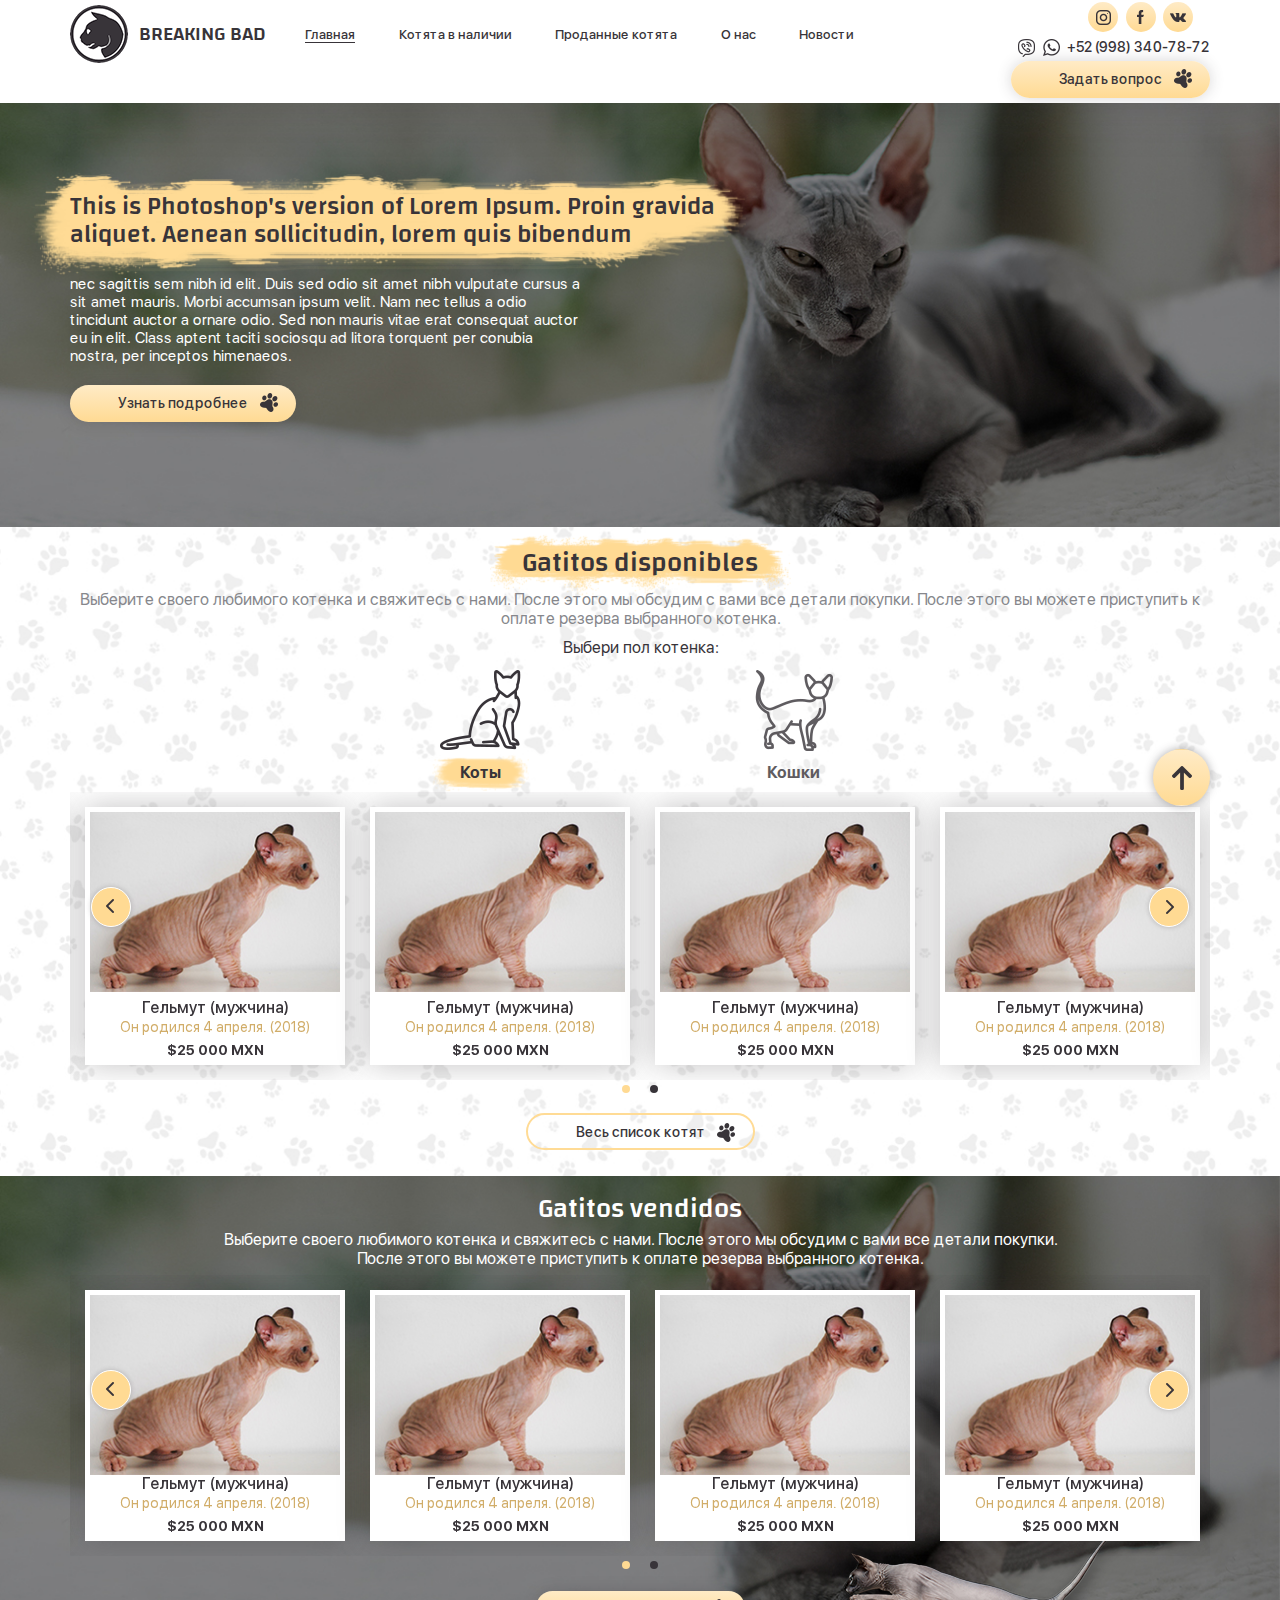
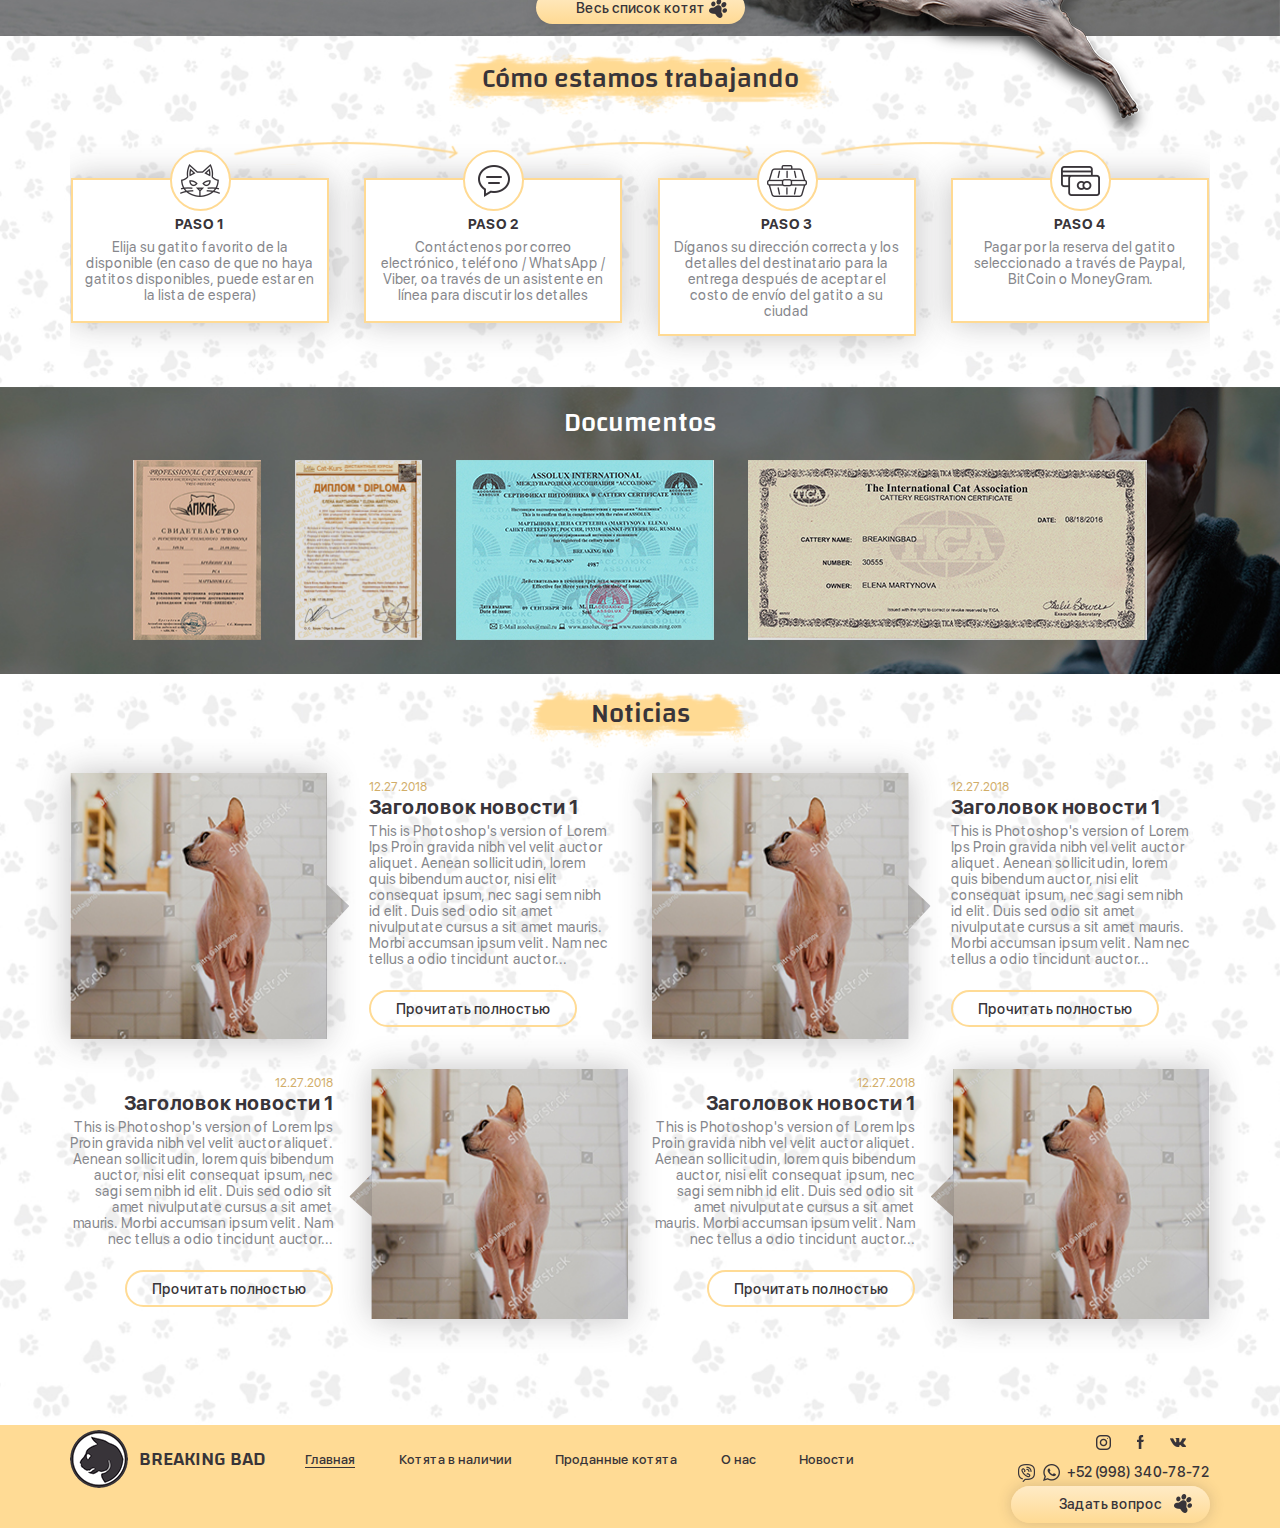
==== commit 3f7ab5e3: "Vpodarok" ====
--- a/index.html
+++ b/index.html
@@ -14,14 +14,15 @@
 	<link rel="stylesheet" type="text/css" href="vendors/css/jquery.mCustomScrollbar.css">
 	<link rel="stylesheet" type="text/css" href="vendors/css/select2.css">
 	<link rel="stylesheet" type="text/css" href="vendors/css/jquery.fancybox.css">
+	<link rel="stylesheet" type="text/css" href="slick/slick.css">
 	<script type="text/javascript" src="vendors/js/jquery.js"></script>
 	<script type="text/javascript" src="owl/owl.carousel.min.js"></script>
 	<script type="text/javascript" src="vendors/js/jquery.mCustomScrollbar.concat.min.js"></script>
 	<script type="text/javascript" src="vendors/js/smoothscroll.js"></script>
 	<script type="text/javascript" src="vendors/js/select2.js"></script>
 	<script type="text/javascript" src="vendors/js/jquery.fancybox.js"></script>
+	<script type="text/javascript" src="slick/slick.min.js"></script>
 	<link rel="icon" type="image/png" href="favicon/favicon.ico" sizes="16x16">
-<!-- 	<script>document.write('<script src="http://' + (location.host || 'localhost').split(':')[0] + ':35729/livereload.js?snipver=1"></' + 'script>')</script> -->
 
 </head>
 
@@ -339,6 +340,8 @@
 				<section class="sect-4 bg_2">
 					<div class="row">
 
+						<img class="cat_shape" src="img/cat_jump.png" alt="" />
+
 						<div class="h2_wrapp">
 							<h2 class="h2_bg_3">Cómo estamos trabajando</h2>
 						</div>
@@ -441,8 +444,8 @@
 							<h2 class="h2_bg_4">Noticias</h2>
 						</div>
 
-						<div class="overflow_hidden">
-							<div class="thumbnails_3 offset-ziro">
+						<!-- <div class="overflow_hidden"> -->
+							<div class="thumbnails_3 thumbnails_3_oddeven offset-ziro">
 								<div class="thumb_3 clearfix">
 									<div class="img-box">
 										<div class="inner">
@@ -496,7 +499,7 @@
 									</div>
 								</div>
 							</div>
-						</div>
+						<!-- </div> -->
 
 					</div>
 				</section>
--- a/style.css
+++ b/style.css
@@ -27,6 +27,7 @@
     font-weight: 500;
     font-style: normal;
 }
+
 
 @font-face {
     font-family: "SF UI Display";
@@ -114,6 +115,7 @@
 header {
     order: 1;
     -webkit-order: 1;
+    z-index: 2;
 }
 
 .content {
@@ -121,6 +123,18 @@
     -webkit-order: 2;
     flex-grow: 1;
     -webkit-flex-grow: 1;
+}
+
+.content.inner_page {
+    padding-bottom: 82px;
+    background-size: cover;
+    background-repeat: no-repeat;
+    background-position: center;
+    background-image: url(img/bg_2.jpg);
+}
+
+.content.inner_page_2 {
+    padding-bottom: 24px;
 }
 
 footer {
@@ -361,6 +375,10 @@
     text-align: left;
 }
 
+.overflow_hidden {
+    overflow: hidden;
+}
+
 /*-- Icons --*/
 
 .instagram {
@@ -431,6 +449,16 @@
     width: 28px;
     height: 28px;
     background-image: url(img/search.png);
+    background-position: center;
+    background-repeat: no-repeat;
+    background-size: contain;
+}
+
+.home {
+    display: block;
+    width: 21px;
+    height: 18px;
+    background-image: url(img/home_icon.png);
     background-position: center;
     background-repeat: no-repeat;
     background-size: contain;
@@ -724,12 +752,66 @@
 
 /*-- /Owl --*/
 
+/*-- Breadcrumbs --*/
+
+.breadcrumbs_wrapp {
+    padding: 29px 0 3px 0;
+}
+
+.breadcrumbs li {
+    display: inline-block;
+    vertical-align: top;
+}
+
+.breadcrumbs li:after {
+    display: inline-block;
+    vertical-align: top;
+    content: "";
+    width: 5px;
+    height: 13px;
+    margin: 0 6px 0 11px;
+    position: relative;
+    top: 6px;
+    background-image: url(img/slash.png);
+    background-repeat: no-repeat;
+    background-position: center;
+    background-size: contain;
+}
+
+.breadcrumbs li:last-child:after {
+    display: none;
+}
+
+.breadcrumbs li a {
+    display: inline;
+    padding: 2px 5px;
+    color: #383439;
+    font-weight: 500;
+}
+
+.breadcrumbs li a .home {
+    display: inline-block;
+    vertical-align: baseline;
+    position: relative;
+    top: 2px;
+    margin: 0 10px 0 0;
+}
+
+.breadcrumbs li:last-child a {
+    background-color: #fdd994;
+}
+
+/*-- /Breadcrumbs --*/
+
 /*-------------------------------------------*/
 /* ----- HEADER ------ */
 /*-------------------------------------------*/
 
 .header-site {
     background-color: #ffffff;
+    -webkit-box-shadow: 0 0 60px 0 rgba(56, 52, 57, .14);
+    -moz-box-shadow: 0 0 60px 0 rgba(56, 52, 57, .14);
+    box-shadow: 0 0 60px 0 rgba(56, 52, 57, .14);
 }
 
 .header-site .col-1 {
@@ -1001,10 +1083,6 @@
     line-height: 18px;
     font-weight: normal;
     color: #383439;
-}
-
-.switch_wrapp {
-
 }
 
 .switch_list {
@@ -1242,10 +1320,6 @@
     background-image: url(img/bg_3.jpg);
 }
 
-.h2_wrapp h2 {
-    /*padding: 13px 0 17px 0;*/
-}
-
 .h2_wrapp.light h2 {
     color: #ffffff;
 }
@@ -1274,7 +1348,13 @@
 /*-- Section 4 - Main Page --*/
 
 .sect-4 {
-    padding: 15px 0 0 0;
+    padding: 15px 0 1px 0;
+}
+
+.cat_shape {
+    position: absolute;
+    top: -111px;
+    right: 127px;
 }
 
 .thumbnails_1 {
@@ -1502,7 +1582,7 @@
     display: inline-block;
     vertical-align: top;
     width: 48%;
-    margin: 11px 1%;
+    margin: 15px 1%;
     position: relative;
 }
 
@@ -1580,49 +1660,688 @@
     margin: 23px 0 5px 0;
 }
 
-.thumbnails_3 .thumb_3.odd-even .img-box {
+.thumbnails_3_oddeven .thumb_3.odd-even .img-box {
     left: auto;
     right: 0;
 }
 
-.thumbnails_3 .thumb_3.odd-even .img-box:after {
+.thumbnails_3_oddeven .thumb_3.odd-even .img-box:after {
     left: auto;
     right: 0;
 }
 
-.thumbnails_3 .thumb_3.odd-even .img-box .inner {
+.thumbnails_3_oddeven .thumb_3.odd-even .img-box .inner {
     -webkit-clip-path: polygon(8% 42%, 8% 0, 100% 0, 100% 100%, 8% 100%, 8% 59%, 0 51%);;
     clip-path: polygon(8% 42%, 8% 0, 100% 0, 100% 100%, 8% 100%, 8% 59%, 0 51%);
 }
 
-.thumbnails_3 .thumb_3.odd-even .descript {
+.thumbnails_3_oddeven .thumb_3.odd-even .descript {
     float: left;
     padding: 7px 16px 7px 0;
     text-align: right;
 }
 
-.thumbnails_3 .thumb_3.odd-even + .thumb_3 .img-box {
+.thumbnails_3_oddeven .thumb_3.odd-even + .thumb_3 .img-box {
     left: auto;
     right: 0;
 }
 
-.thumbnails_3 .thumb_3.odd-even + .thumb_3 .img-box:after {
+.thumbnails_3_oddeven .thumb_3.odd-even + .thumb_3 .img-box:after {
     left: auto;
     right: 0;
 }
 
-.thumbnails_3 .thumb_3.odd-even + .thumb_3 .img-box .inner {
+.thumbnails_3_oddeven .thumb_3.odd-even + .thumb_3 .img-box .inner {
     -webkit-clip-path: polygon(8% 42%, 8% 0, 100% 0, 100% 100%, 8% 100%, 8% 59%, 0 51%);;
     clip-path: polygon(8% 42%, 8% 0, 100% 0, 100% 100%, 8% 100%, 8% 59%, 0 51%);
 }
 
-.thumbnails_3 .thumb_3.odd-even + .thumb_3 .descript {
+.thumbnails_3_oddeven .thumb_3.odd-even + .thumb_3 .descript {
     float: left;
     padding: 7px 16px 7px 0;
     text-align: right;
 }
 
 /*-- /Section 6 - Main Page --*/
+
+/*-- Section 3 - Main Page 2 --*/
+
+.sect-6_2 {
+    padding: 12px 0 30px 0;
+}
+
+.bg_6 {
+    background-size: cover;
+    background-repeat: no-repeat;
+    background-position: center;
+    background-image: url(img/bg_6.jpg);
+}
+
+.sect-4_2 {
+    padding-bottom: 20px;
+}
+
+.btn_wrapp_2 .transparent_btn {
+    margin: 7px 0 35px 0;
+}
+
+/*-- /Section 3 - Main Page 2 --*/
+
+/*-- Section 1 - Cats Page --*/
+
+.cats-thumbs {
+    margin: 0 -1.5%;
+}
+
+.cats-thumbs .cat-thumb {
+    margin: 15px 1.5%;
+    width: 22%;
+}
+
+.pagination {
+    text-align: center;
+    margin: 4px 0 32px 0;
+}
+
+.pagination li {
+    display: inline-block;
+    vertical-align: top;
+    padding: 5px;
+}
+
+.pagination li a {
+    display: inline-block;
+    vertical-align: top;
+    height: 47px;
+    min-width: 47px;
+    text-align: center;
+    -webkit-border-radius: 50%;
+    -moz-border-radius: 50%;
+    border-radius: 50%;
+    font-size: 18px;
+    line-height: 45px;
+    font-weight: bold;
+    color: #383439;
+    background-image: -moz-linear-gradient( 90deg, rgb(255,218,147) 0%, rgb(255,235,198) 100%);
+    background-image: -webkit-linear-gradient( 90deg, rgb(255,218,147) 0%, rgb(255,235,198) 100%);
+    background-image: -ms-linear-gradient( 90deg, rgb(255,218,147) 0%, rgb(255,235,198) 100%);
+    -webkit-transition-property: all;
+    -webkit-transition-duration: .3s;
+    -webkit-transition-timing-function: ease;
+    -moz-transition-property: all;
+    -moz-transition-duration: .3s;
+    -moz-transition-timing-function: ease;
+    -ms-transition-property: all;
+    -ms-transition-duration: .3s;
+    -ms-transition-timing-function: ease;
+    -o-transition-property: all;
+    -o-transition-duration: .3s;
+    -o-transition-timing-function: ease;
+    transition-property: all;
+    transition-duration: .3s;
+    transition-timing-function: ease;
+}
+
+.pagination li a:link,
+.pagination li a:visited {
+    box-shadow: none;
+}
+
+.pagination li a:active,
+.pagination li a.active {
+    -webkit-box-shadow: 0 5px 15px 0 rgba(56, 52, 57, .4);
+    -moz-box-shadow: 0 5px 15px 0 rgba(56, 52, 57, .4);
+    box-shadow: 0 5px 15px 0 rgba(56, 52, 57, .4);
+}
+
+.pagination li a:hover {
+    -webkit-box-shadow: 0 5px 15px 0 rgba(56, 52, 57, .4);
+    -moz-box-shadow: 0 5px 15px 0 rgba(56, 52, 57, .4);
+    box-shadow: 0 5px 15px 0 rgba(56, 52, 57, .4);
+}
+
+.arrow-prev {
+    display: inline-block;
+    vertical-align: top;
+    height: 47px;
+    min-width: 47px;
+    position: relative;
+    text-align: center;
+    -webkit-border-radius: 50%;
+    -moz-border-radius: 50%;
+    border-radius: 50%;
+    overflow: hidden;
+    background-image: -moz-linear-gradient( 90deg, rgb(255,218,147) 0%, rgb(255,235,198) 100%);
+    background-image: -webkit-linear-gradient( 90deg, rgb(255,218,147) 0%, rgb(255,235,198) 100%);
+    background-image: -ms-linear-gradient( 90deg, rgb(255,218,147) 0%, rgb(255,235,198) 100%);
+}
+
+.arrow-prev:before {
+    content: "";
+    width: 100%;
+    height: 100%;
+    position: absolute;
+    top: 0;
+    left: 0;
+    background-position: 12px 15px;
+    background-image: url(img/arrows.png);
+    background-repeat: no-repeat;
+}
+
+.arrow-next {
+    display: inline-block;
+    vertical-align: top;
+    height: 47px;
+    min-width: 47px;
+    position: relative;
+    text-align: center;
+    -webkit-border-radius: 50%;
+    -moz-border-radius: 50%;
+    border-radius: 50%;
+    overflow: hidden;
+    background-image: -moz-linear-gradient( 90deg, rgb(255,218,147) 0%, rgb(255,235,198) 100%);
+    background-image: -webkit-linear-gradient( 90deg, rgb(255,218,147) 0%, rgb(255,235,198) 100%);
+    background-image: -ms-linear-gradient( 90deg, rgb(255,218,147) 0%, rgb(255,235,198) 100%);
+}
+
+.arrow-next:before {
+    content: "";
+    width: 100%;
+    height: 100%;
+    position: absolute;
+    top: 0;
+    left: 0;
+    background-position: -34px 15px;
+    background-image: url(img/arrows.png);
+    background-repeat: no-repeat;
+}
+
+/*-- /Section 1 - Cats Page --*/
+
+/*-- Section 1 - Gatitos Vendidos Page --*/
+
+.cats-thumbs_2 {
+    margin-top: 11px;
+}
+
+/*-- /Section 1 - Gatitos Vendidos Page --*/
+
+/*-- Section 1 - Kittens --*/
+
+.two-cols_templ_2 {
+    margin: 2px 0 5px 0;
+}
+
+.two-cols_templ_2 > .left {
+    width: 58%;
+    padding: 10px 15px 10px 0;
+}
+
+.two-cols_templ_2 > .right {
+    width: 42%;
+    padding: 19px 0 10px 15px;
+}
+
+.cats_slider_wrapp > .left {
+    width: 173px;
+}
+
+.cats_slider_wrapp > .right {
+    padding: 0;
+    width: calc(100% - 173px);
+}
+
+.miniature_slider {
+    width: 159px;
+    height: 390px;
+}
+
+.miniature_slider .slide {
+    margin: 9px 0;
+    cursor: pointer;
+    outline: 1px solid transparent;
+}
+
+.miniature_slider .slide .img-box {
+    height: 111px;
+    overflow: hidden;
+    position: relative;
+    border-width: 3px;
+    border-color: rgb(255, 255, 255);
+    border-style: solid;
+    background-color: rgb(255, 255, 255);
+    -webkit-box-shadow: 0 0 17px 0 rgba(56, 52, 57, .2);
+    -moz-box-shadow: 0 0 17px 0 rgba(56, 52, 57, .2);
+    box-shadow: 0 0 17px 0 rgba(56, 52, 57, .2);
+}
+
+.miniature_slider .slide .img-box img {
+    display: block;
+    width: auto;
+    height: auto;
+    min-width: 100%;
+    min-height: 100%;
+    position: absolute;
+    top: 50%;
+    left: 50%;
+    -webkit-transform: translate(-50%, -50%);
+    -moz-transform: translate(-50%, -50%);
+    transform: translate(-50%, -50%);
+}
+
+.big_slider {
+    margin: 10px 0;
+    -webkit-box-shadow: 0 0 30px 0 rgba(56, 52, 57, .3);
+    -moz-box-shadow: 0 0 30px 0 rgba(56, 52, 57, .3);
+    box-shadow: 0 0 30px 0 rgba(56, 52, 57, .3);
+}
+
+.big_slider .slide {
+    outline: 1px solid transparent;
+}
+
+.big_slider .img-box {
+    height: 373px;
+    overflow: hidden;
+    position: relative;
+    border-width: 5px;
+    border-color: rgb(255, 255, 255);
+    border-style: solid;
+    background-color: rgb(255, 255, 255);    
+}
+
+.big_slider .img-box img {
+    display: block;
+    width: auto;
+    height: auto;
+    min-width: 100%;
+    min-height: 100%;
+    position: absolute;
+    top: 50%;
+    left: 50%;
+    -webkit-transform: translate(-50%, -50%);
+    -moz-transform: translate(-50%, -50%);
+    transform: translate(-50%, -50%);
+}
+
+/*-- Slick --*/
+
+.slick-arrow {
+    width: 30px;
+    height: 30px;
+    cursor: pointer;
+    border: 1px solid transparent;
+    background-color: transparent;
+    font-size: 0;
+    line-height: 0;
+    background-image: url(img/slick_arrows.png);
+    background-repeat: no-repeat;
+}
+
+.slick-prev {
+    background-position: -6px -4px;
+}
+
+.slick-next {
+    background-position: -69px -5px;
+}
+
+.slick-prev:hover {
+    background-position: -6px -50px;
+}
+
+.slick-next:hover {
+    background-position: -69px -51px;
+}
+
+.big_slider .slick-arrow {
+    margin-top: -15px;
+    position: absolute;
+    top: 50%;
+    z-index: 2;
+}
+
+.big_slider .slick-prev {
+    left: 20px;
+}
+
+.big_slider .slick-next {
+    right: 20px;
+}
+
+.slick-dots {
+    width: 100%;
+    z-index: 2;
+    text-align: center;
+    position: absolute;
+    bottom: 6px;
+    left: 0;
+}
+
+.slick-dots li {
+    display: inline-block;
+    vertical-align: top;
+    padding: 10px 16px;
+}
+
+.slick-dots li button {
+    display: block;
+    width: 10px;
+    height: 10px;
+    background-color: #383439;
+    cursor: pointer;
+    font-size: 0;
+    line-height: 0;
+    border: 1px solid transparent;
+    -webkit-border-radius: 50%;
+    -moz-border-radius: 50%;
+    border-radius: 50%;
+}
+
+.slick-dots li.slick-active button {
+    background: #ffdb95;
+}
+
+.slick-dots li button:hover {
+    background: #ffdb95;
+}
+
+/*-- /Slick --*/
+
+.two-cols_templ_2 h2 {
+    font-family: "SF UI Display";
+    padding-bottom: 13px;
+    font-size: 25px;
+    line-height: 32px;
+    font-weight: bold;
+    color: #383439;
+}
+
+.desc_item {
+    padding: 8px 0;
+}
+
+.desc_item .col {
+    display: inline-block;
+    vertical-align: top;
+}
+
+.desc_item .col:nth-child(1) {
+    margin: 0 5px 0 0;
+}
+
+.desc_item h3 {
+    font-size: 17px;
+    line-height: 22px;
+    font-weight: bold;
+    color: #d1ad69;
+}
+
+.desc_item p {
+    padding: 1px 0 0 0;
+    font-size: 16px;
+    line-height: 22px;
+    font-weight: 500;
+    color: #383439;
+}
+
+.tags {
+    margin: -3px 0 -3px 15px;
+}
+
+p.tag {
+    display: inline-block;
+    vertical-align: top;
+    min-width: 130px;
+    text-align: center;
+    margin: 3px;
+    padding: 0 13px;
+    border-width: 2px;
+    border-color: rgb(252, 208, 122);
+    border-style: solid;
+    -webkit-border-radius: 25px;
+    -moz-border-radius: 25px;
+    border-radius: 25px;
+    font-size: 14px;
+    line-height: 22px;
+    color: #383439;
+}
+
+p.price_2 {
+    font-size: 17px;
+    line-height: 21px;
+    font-weight: bold;
+    color: #383439;
+}
+
+.two-cols_templ_2 .right .yellow_btn {
+    margin: 10px 0;
+}
+
+.dropdown-box {
+    margin: 4px 0;
+    border-top: 1px solid #fcd07a;
+    border-bottom: 1px solid #fcd07a;
+}
+
+.dropdown-title {
+    padding: 13px 30px 14px 0;
+    position: relative;
+}
+
+.dropdown-btn {
+    display: block;
+    width: 16px;
+    height: 16px;
+    cursor: pointer;
+    border: 1px solid transparent;
+    background-color: transparent;
+    cursor: pointer;
+    background-image: url(img/arrow_slide.png);
+    background-position: center;
+    background-repeat: no-repeat;
+}
+
+.dropdown-box.hide .dropdown-btn {
+    -webkit-transform: rotate(-180deg);
+    -moz-transform: rotate(-180deg);
+    transform: rotate(-180deg);
+}
+
+.dropdown-title .dropdown-btn {
+    margin-top: -8px;
+    position: absolute;
+    top: 50%;
+    right: 0;
+}
+
+.dropdown-title h3 {
+    padding: 0;
+    font-size: 17px;
+    line-height: 22px;
+}
+
+.dropdown_content {
+    padding: 0 0 17px 0;
+}
+
+.dropdown_content p {
+    line-height: 17px;
+}
+
+/*-- /Section 1 - Kittens --*/
+
+/*-- Section 1 - News Page --*/
+
+.two-cols_templ_2_2 {
+    margin: 8px 0 4px 0;
+}
+
+.two-cols_templ_2_2 .left {
+    width: 50%;
+}
+
+.two-cols_templ_2_2 .right {
+    width: 50%;
+    padding-top: 6px;
+}
+
+.news_photo {
+    height: 303px;
+    position: relative;
+    overflow: hidden;
+    background-color: rgb(255, 255, 255);
+    -webkit-box-shadow: 0 0 20px 0 rgba(56, 52, 57, .25);
+    -moz-box-shadow: 0 0 20px 0 rgba(56, 52, 57, .25);
+    box-shadow: 0 0 20px 0 rgba(56, 52, 57, .25);
+}
+
+.news_photo img {
+    display: block;
+    width: auto;
+    height: auto;
+    min-width: 100%;
+    min-height: 100%;
+    position: absolute;
+    top: 50%;
+    left: 50%;
+    -webkit-transform: translate(-50%, -50%);
+    -moz-transform: translate(-50%, -50%);
+    transform: translate(-50%, -50%);
+}
+
+.description_2 .desc_item h3 {
+    font-size: 18px;
+}
+
+.description_2 .desc_item p {
+    font-size: 14px;
+}
+
+.description_3 {
+    padding: 41px 0 0 0;
+}
+
+.description_3 h3 {
+    padding: 4px 0;
+    font-size: 18px;
+    line-height: 22px;
+    color: #d1ad69;
+}
+
+.description_3 p {
+    line-height: 17px;
+}
+
+/*-- /Section 1 - News Page --*/
+
+/*-- Section 2 - News Page --*/
+
+.thumbnails-4 {
+    margin: 0 -1%;
+}
+
+.thumb-4 {
+    display: inline-block;
+    vertical-align: top;
+    width: 23%;
+    margin: 20px 1%;
+}
+
+.h2_inner {
+    padding: 14px 0;
+    text-align: center;
+    font-family: "SF UI Display";
+    font-size: 25px;
+    font-weight: bold;
+}
+
+.thumb-4 .img_wrapp {
+    height: 221px;
+    -webkit-box-shadow: 0 0 30px 0 rgba(56,52,57,.2);
+    -moz-box-shadow: 0 0 30px 0 rgba(56,52,57,.2);
+    box-shadow: 0 0 30px 0 rgba(56,52,57,.2);
+}
+
+.thumb-4 .img-box {
+    height: 244px;
+    position: relative;
+    z-index: 2;
+    background-size: cover;
+    background-position: center;
+    background-repeat: no-repeat;
+    background-color: #ffffff;
+    -webkit-clip-path: polygon(0% 0%, 100% 0%, 100% 91%, 59% 91%, 50% 100%, 42% 91%, 0 91%);
+    clip-path: polygon(0% 0%, 100% 0%, 100% 91%, 59% 91%, 50% 100%, 42% 91%, 0 91%);
+}
+
+.thumb-4 .description {
+    padding: 10px 6%;
+    position: relative;
+    background-color: rgb(255, 255, 255);
+    -webkit-box-shadow: 0 0 30px 0 rgba(56, 52, 57, .2);
+    -moz-box-shadow: 0 0 30px 0 rgba(56, 52, 57, .2);
+    box-shadow: 0 0 30px 0 rgba(56, 52, 57, .2);
+    text-align: center;
+}
+
+.thumb-4 .description:before {
+    content: "";
+    width: 100%;
+    height: 20px;
+    position: absolute;
+    top: 0;
+    left: 0;
+    background: -moz-linear-gradient(top, rgba(56,52,57,0.2) 0%, rgba(56,52,57,0.07) 51%, rgba(56,52,57,0) 100%);
+    background: -webkit-linear-gradient(top, rgba(56,52,57,0.2) 0%,rgba(56,52,57,0.07) 51%,rgba(56,52,57,0) 100%);
+    background: linear-gradient(to bottom, rgba(56,52,57,0.2) 0%,rgba(56,52,57,0.07) 51%,rgba(56,52,57,0) 100%);
+    filter: progid:DXImageTransform.Microsoft.gradient( startColorstr='#33383439', endColorstr='#00383439',GradientType=0 );
+}
+
+.thumb-4 .date {
+    padding: 0 4%;
+    text-align: left;
+}
+
+.thumb-4 h3 {
+    display: inline-block;
+    vertical-align: top;
+    padding: 0 0 2px 0;
+    position: relative;
+    font-size: 20px;
+    line-height: 25px;
+}
+
+.thumb-4 h3:after {
+    content: "";
+    width: 82%;
+    height: 1px;
+    background-color: #d1ad69;
+    position: absolute;
+    bottom: 0;
+    left: 50%;
+    -webkit-transform: translate(-50%, 0);
+    -moz-transform: translate(-50%, 0);
+    transform: translate(-50%, 0);
+}
+
+.thumb-4 .desc-text {
+    min-height: 52px;
+    padding: 5px 0;
+}
+
+.thumb-4 p {
+    font-size: 12px;
+    line-height: 14px;
+}
+
+.thumb-4 .transparent_btn_2 {
+    margin: 1px 0;
+    padding: 4px 10px;
+}
+
+/*-- /Section 2 - News Page --*/
+
 
 /*-------------------------------------------*/
 /* ----- FOOTER ------ */
@@ -1646,10 +2365,6 @@
     width: 29%;
     padding: 0 0 5px 5px;
     text-align: right;
-}
-
-.socials_list_2 {
-
 }
 
 .socials_list_2 li a {
@@ -1663,6 +2378,10 @@
     position: fixed;
     bottom: 151px;
     left: 0;
+}
+
+.scrolltop_wrapp .row {
+    height: 0;
 }
 
 .scroll-top {
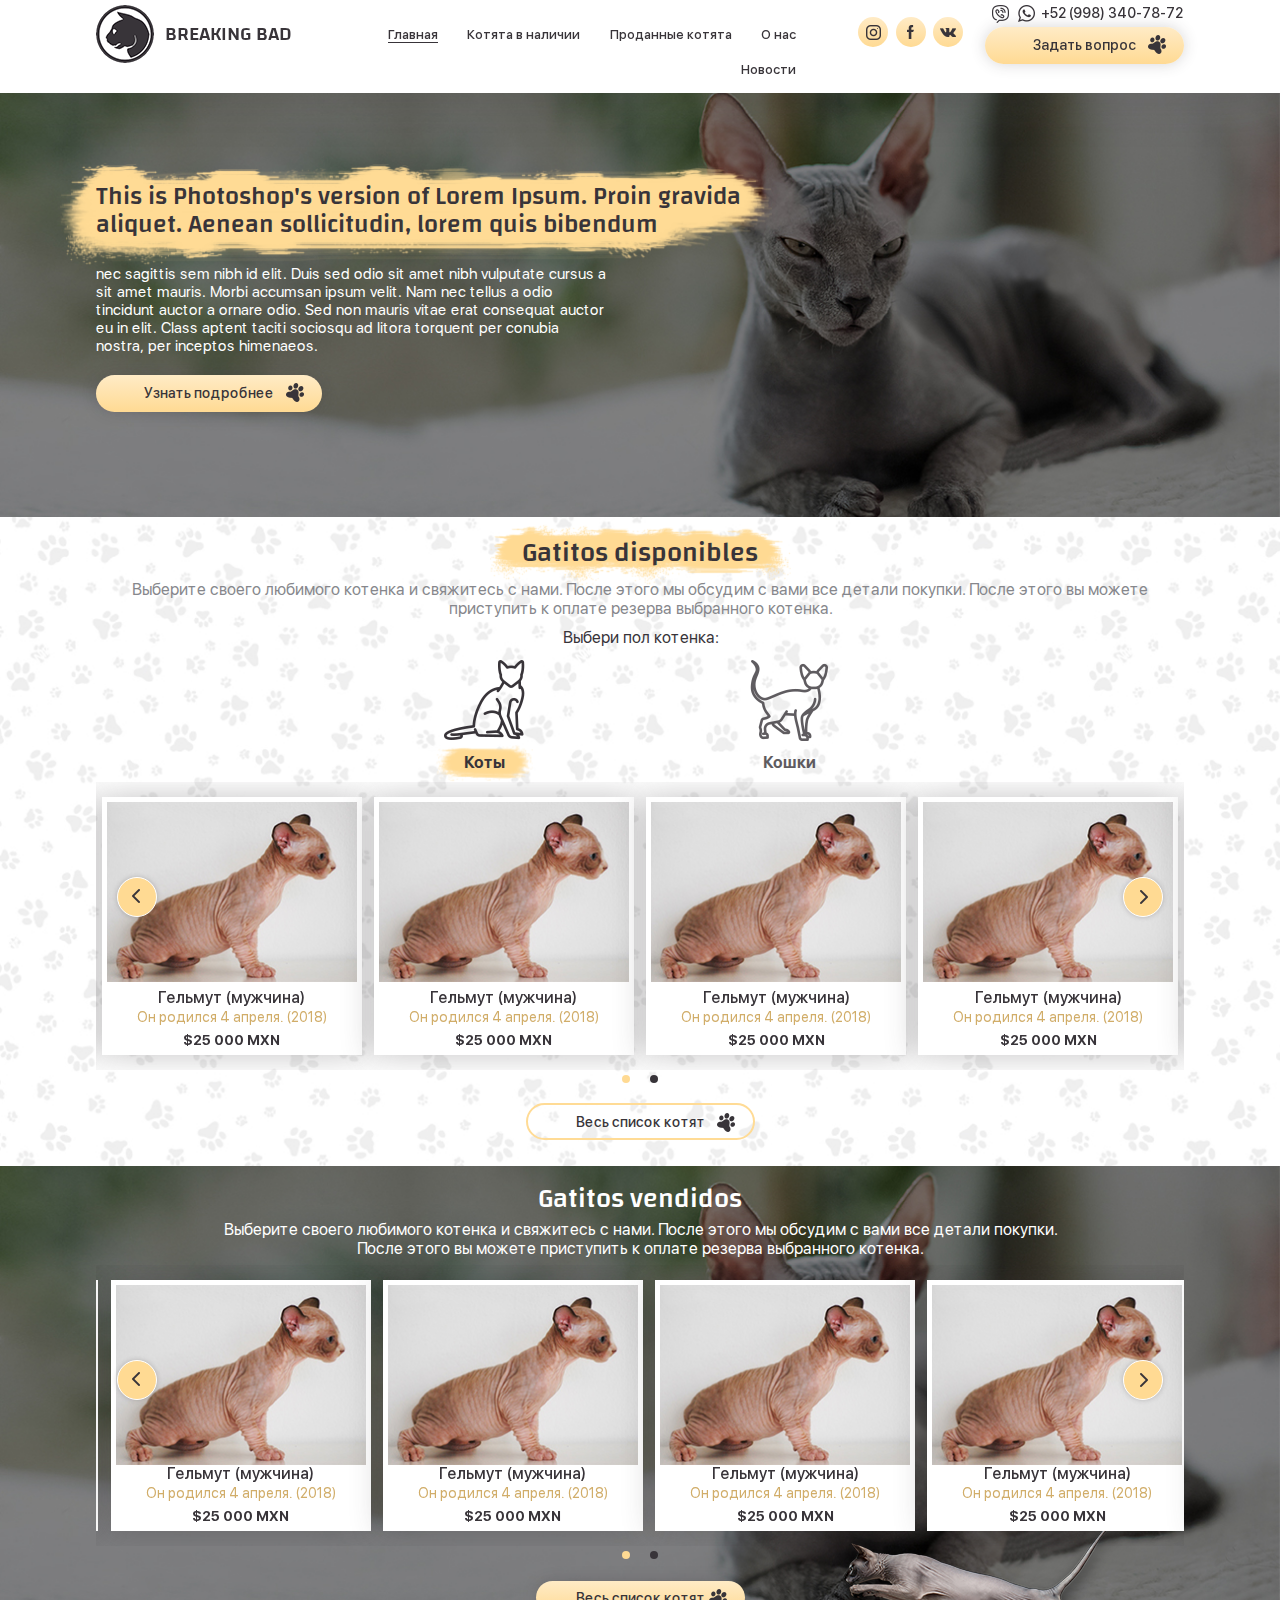
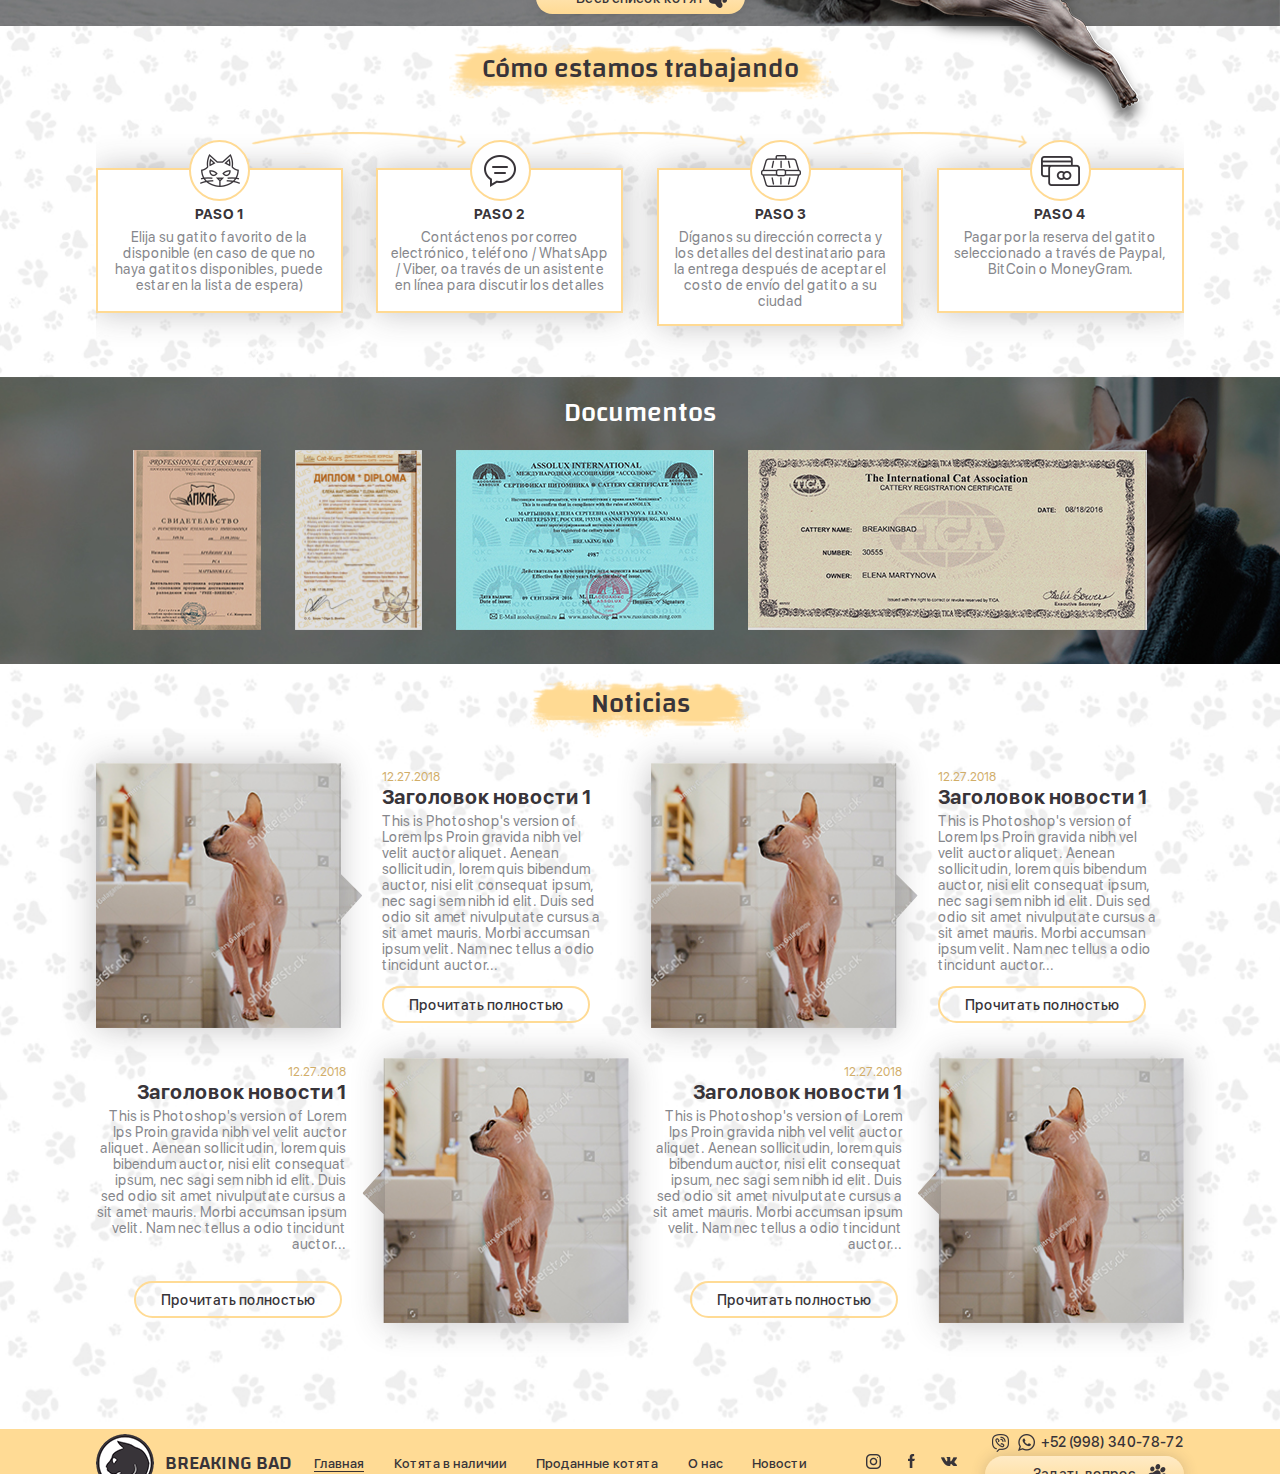
==== commit 2bfdbd35: "Vpodarok" ====
--- a/index.html
+++ b/index.html
@@ -12,14 +12,14 @@
 	<link rel="stylesheet" type="text/css" href="responsive.css">
 	<link rel="stylesheet" type="text/css" href="owl/assets/owl.carousel.css">
 	<link rel="stylesheet" type="text/css" href="vendors/css/jquery.mCustomScrollbar.css">
-	<link rel="stylesheet" type="text/css" href="vendors/css/select2.css">
+	<!-- <link rel="stylesheet" type="text/css" href="vendors/css/select2.css"> -->
 	<link rel="stylesheet" type="text/css" href="vendors/css/jquery.fancybox.css">
 	<link rel="stylesheet" type="text/css" href="slick/slick.css">
 	<script type="text/javascript" src="vendors/js/jquery.js"></script>
 	<script type="text/javascript" src="owl/owl.carousel.min.js"></script>
 	<script type="text/javascript" src="vendors/js/jquery.mCustomScrollbar.concat.min.js"></script>
 	<script type="text/javascript" src="vendors/js/smoothscroll.js"></script>
-	<script type="text/javascript" src="vendors/js/select2.js"></script>
+	<!-- <script type="text/javascript" src="vendors/js/select2.js"></script> -->
 	<script type="text/javascript" src="vendors/js/jquery.fancybox.js"></script>
 	<script type="text/javascript" src="slick/slick.min.js"></script>
 	<link rel="icon" type="image/png" href="favicon/favicon.ico" sizes="16x16">
@@ -51,7 +51,7 @@
 							<li><a href="#">О нас</a></li>
 							<li><a href="#">Новости</a></li>
 						</ul>
-					</div>					
+					</div>				
 				</div>
 				<div class="left col-3 contacts_wrapp">
 					<ul class="socials_list">
--- a/style.css
+++ b/style.css
@@ -115,7 +115,7 @@
 header {
     order: 1;
     -webkit-order: 1;
-    z-index: 2;
+    z-index: 3;
 }
 
 .content {
@@ -642,23 +642,23 @@
     font-weight: 500;
     color: #383439;
     background-image: none;
-    -webkit-transition-property: all;
+    -webkit-transition-property: background-image;
     -webkit-transition-duration: .3s;
     -webkit-transition-timing-function: ease;
 
-    -moz-transition-property: all;
+    -moz-transition-property: background-image;
     -moz-transition-duration: .3s;
     -moz-transition-timing-function: ease;
 
-    -ms-transition-property: all;
+    -ms-transition-property: background-image;
     -ms-transition-duration: .3s;
     -ms-transition-timing-function: ease;
 
-    -o-transition-property: all;
+    -o-transition-property: background-image;
     -o-transition-duration: .3s;
     -o-transition-timing-function: ease;
 
-    transition-property: all;
+    transition-property: background-image;
     transition-duration: .3s;
     transition-timing-function: ease;
 }
@@ -814,6 +814,14 @@
     box-shadow: 0 0 60px 0 rgba(56, 52, 57, .14);
 }
 
+.header-site.fixed {
+    width: 100%;
+    position: fixed;
+    top: 0;
+    left: 0;
+    z-index: 2;
+}
+
 .header-site .col-1 {
     width: 18%;
     padding: 5px 5px 6px 0;
@@ -858,6 +866,10 @@
     text-align: right;
 }
 
+.main-nav_wrapp .socials_list {
+    display: none;
+}
+
 .main-nav {
     display: inline-block;
     vertical-align: top;
@@ -875,6 +887,25 @@
     font-weight: 500;
     color: #383439;
     border-bottom: 1px solid transparent;
+    -webkit-transition-property: border-bottom;
+    -webkit-transition-duration: .3s;
+    -webkit-transition-timing-function: ease;
+
+    -moz-transition-property: border-bottom;
+    -moz-transition-duration: .3s;
+    -moz-transition-timing-function: ease;
+
+    -ms-transition-property: border-bottom;
+    -ms-transition-duration: .3s;
+    -ms-transition-timing-function: ease;
+
+    -o-transition-property: border-bottom;
+    -o-transition-duration: .3s;
+    -o-transition-timing-function: ease;
+
+    transition-property: border-bottom;
+    transition-duration: .3s;
+    transition-timing-function: ease;
 }
 
 .main-nav li a:link,
@@ -980,6 +1011,93 @@
     border-bottom: 1px solid #383439;
 }
 
+/* ----- Responsive Menu Button ------ */
+
+.respmenubtn {
+    display: none;
+    margin: 0 0 0 13px;
+    width: 45px;
+    height: 37px;
+    background: transparent;
+    cursor: pointer;
+    position: relative;
+    top: 16px;
+    z-index: 12;
+    border: 1px solid transparent;
+}
+
+.respmenubtn span {
+    display: block;
+    width: 27px;
+    height: 2px;
+    background: #000000;
+    margin: 0 auto 7px auto;
+
+    -webkit-transition-property: transform, border, background;
+    -webkit-transition-duration: .3s;
+    -webkit-transition-timing-function: ease;
+
+    -moz-transition-property: transform, border, background;
+    -moz-transition-duration: .3s;
+    -moz-transition-timing-function: ease;
+
+    -ms-transition-property: transform, border, background;
+    -ms-transition-duration: .3s;
+    -ms-transition-timing-function: ease;
+
+    -o-transition-property: transform, border, background;
+    -o-transition-duration: .3s;
+    -o-transition-timing-function: ease;
+
+    transition-property: transform, border, background;
+    transition-duration: .3s;
+    transition-timing-function: ease;
+}
+
+.respmenubtn span:last-child {
+    margin: 0 auto;
+}
+
+.respmenubtn:active {
+    -webkit-tap-highlight-color: rgba(0,0,0,0); 
+    -webkit-tap-highlight-color: transparent;
+}
+
+.respmenubtn:hover span {
+    background: #000000;
+}
+
+.respmenubtn.active span {
+    position: relative;
+    width: 35px;
+    top: 2px;
+    left: 0;
+    background: #000000;
+}
+
+.respmenubtn.active span:last-child {
+    display: none;
+}
+
+.respmenubtn.active span:first-child {
+    -webkit-transform: rotate(45deg);
+    -moz-transform: rotate(45deg);
+    -o-transform: rotate(45deg);
+    transform: rotate(45deg);
+    margin: 3px 0 0 0;
+    position: relative;
+    top: 4px;
+    left: 5px;
+}
+
+.respmenubtn.active span:nth-child(2) {
+    -webkit-transform: rotate(-45deg);
+    -moz-transform: rotate(-45deg);
+    -o-transform: rotate(-45deg);
+    transform: rotate(-45deg);
+}
+
+/* ----- / Responsive Menu Button ------ */
 
 /*-------------------------------------------*/
 /* ----- CONTENT ------ */
@@ -1007,10 +1125,6 @@
     background-position: center;
     background-size: contain;
     background-repeat: no-repeat;
-}
-
-.h1_wrapp h1 {
-
 }
 
 .promo-descript p {
@@ -1138,6 +1252,10 @@
     background-repeat: no-repeat;
     background-size: contain;
     background-position: center;
+}
+
+.slider-1 .slide {
+    text-align: center;
 }
 
 .cat-thumb {
@@ -1154,6 +1272,10 @@
     text-align: center;
 }
 
+.slider-1 .slide .cat-thumb {
+    margin: 15px 0;
+}
+
 .cat-thumb .img-box {
     height: 180px;
     overflow: hidden;
@@ -1634,8 +1756,10 @@
 
 .thumb_3 .descript {
     width: 50%;
+    min-height: 265px;
     float: right;
-    padding: 7px 20px 7px 20px;
+    position: relative;
+    padding: 7px 20px 50px 20px;
 }
 
 .thumb_3 h3 {
@@ -1657,7 +1781,10 @@
 }
 
 .thumb_3 .transparent_btn_2 {
-    margin: 23px 0 5px 0;
+    margin: 5px 0;
+    position: absolute;
+    bottom: 0;
+    left: 20px;
 }
 
 .thumbnails_3_oddeven .thumb_3.odd-even .img-box {
@@ -1702,7 +1829,150 @@
     text-align: right;
 }
 
+.thumbnails_3_oddeven .thumb_3.odd-even .transparent_btn_2 {
+    left: auto;
+    right: 20px;
+}
+
+.thumbnails_3_oddeven .thumb_3.odd-even + .thumb_3 .transparent_btn_2 {
+    left: auto;
+    right: 20px;
+}
+
 /*-- /Section 6 - Main Page --*/
+
+/*-- Section 1 - Main Page 2 --*/
+
+.promo_slider {
+    
+}
+
+.promo_slider .slide {
+    background-position: center;
+    background-size: cover;
+    padding: 67px 0 76px 0;
+    position: relative;
+}
+
+.promo_slider .slide .bg_image {
+    display: block;
+    width: auto;
+    height: auto;
+    min-width: 100%;
+    min-height: 100%;
+    position: absolute;
+    top: 50%;
+    left: 50%;
+    -webkit-transform: translate(-50%, -50%);
+    -moz-transform: translate(-50%, -50%);
+    transform: translate(-50%, -50%);
+}
+
+.promo_slider .slide .resp_img {
+    display: none;
+}
+
+.promo_slider .slide .row {
+    padding: 0 53px;
+    position: relative;
+    z-index: 2;
+}
+
+.promo_slider_arrows {
+    height: 0;
+    width: 100%;
+    z-index: 2;
+    position: absolute;
+    top: 50%;
+    left: 0;
+}
+
+.promo_slider_arrows .slick-arrow {
+    width: 34px;
+    height: 34px;
+    opacity: .8;
+    position: absolute;
+    top: 50%;
+    margin-top: -17px;
+    cursor: pointer;
+    border: 1px solid transparent;
+    background-color: transparent;
+    font-size: 0;
+    line-height: 0;
+    background-image: url(img/arrows_2.png);
+    background-repeat: no-repeat;
+    -webkit-transition-property: opacity;
+    -webkit-transition-duration: .3s;
+    -webkit-transition-timing-function: ease;
+
+    -moz-transition-property: opacity;
+    -moz-transition-duration: .3s;
+    -moz-transition-timing-function: ease;
+
+    -ms-transition-property: opacity;
+    -ms-transition-duration: .3s;
+    -ms-transition-timing-function: ease;
+
+    -o-transition-property: opacity;
+    -o-transition-duration: .3s;
+    -o-transition-timing-function: ease;
+
+    transition-property: opacity;
+    transition-duration: .3s;
+    transition-timing-function: ease;
+}
+
+.promo_slider_arrows .slick-arrow:hover {
+    opacity: 1;
+}
+
+.promo_slider_arrows .row {
+    position: relative;
+}
+
+.promo_slider_arrows .slick-prev {
+    left: 0;
+    background-position: -2px -1px;
+}
+
+.promo_slider_arrows .slick-next {
+    right: 0;
+    background-position: -61px -1px;
+}
+
+.promo_slider_arrows .slick-prev:hover {
+    left: 0;
+    background-position: -2px -46px;
+}
+
+.promo_slider_arrows .slick-next:hover {
+    right: 0;
+    background-position: -61px -46px;
+}
+
+.promo_slider .slick-dots {
+    bottom: 23px;
+}
+
+.promo_slider .slick-dots li {
+    padding: 5px 25px;
+}
+
+.promo_slider .slick-dots li button {
+    width: 12px;
+    height: 12px;
+    background-color: #ffffff;
+}
+
+.promo_slider .slick-dots li button:hover {
+    background-color: #ffda93;
+}
+
+.promo_slider .slick-dots li.slick-active button {
+    background-color: #ffda93;
+}
+
+/*-- /Section 1 - Main Page 2 --*/
 
 /*-- Section 3 - Main Page 2 --*/
 
@@ -2385,8 +2655,7 @@
 }
 
 .scroll-top {
-    display: inline-block;
-    vertical-align: top;
+    display: none;
     width: 57px;
     height: 57px;
     cursor: pointer;
--- a/responsive.css
+++ b/responsive.css
@@ -1,23 +1,513 @@
 @media only screen and (max-width: 1280px) {
 
+	.row {
+		padding: 0 2%;
+	}
+
+	/*-- Header --*/
+
+	.header-site .col-2 {
+	    width: 48%;
+	}
+
+	.header-site .col-3 {
+	    width: 34%;
+	}
+
+	.main-nav li {
+	    padding: 5px 13px;
+	}
+
+	/*-- /Header --*/
+
+	/*-- Footer --*/
+
+	.footer .col-2 {
+	    width: 49%;
+	}
+
+	.footer .col-3 {
+	    width: 33%;
+	}
+
+	/*-- /Footer --*/
+
+}
+
+@media only screen and (max-width: 1160px) {
+
+	/*-- Section 3 - Main Page 2 --*/
+
+	.thumbnails_1 {
+	    margin: 23px -1% 10px -1%;
+	}
+
+	.thumb_1 {
+	    width: 46%;
+	    margin: 40px 2%;
+	}
+
+	.thumb_1:after {
+		display: none;
+	}
+
+	/*-- /Section 3 - Main Page 2 --*/
+
+}
+
+@media only screen and (max-width: 1124px) {
+
+	/*-- Header --*/
+
+	.main-nav li {
+	    padding: 5px 7px;
+	}
+
+	/*-- /Header --*/
+
+	/*-- Section 2 - Main Page --*/
+
+	.cat_shape {
+		display: none;
+	}
+
+	/*-- /Section 2 - Main Page --*/
+
+	/*-- Section 6 - Main Page --*/
+
+	.thumb_3 .img-box {
+	    width: 100%;
+	}
+
+	.thumb_3 .img-box .inner {
+	     clip-path: none !important;
+	}
+
+	.thumb_3 .descript {
+	    width: 100%;
+	    float: none !important;
+	    padding: 20px 5% 60px 5% !important;
+	    text-align: left !important;
+	    position: relative !important;
+	    z-index: 2;
+	    background: rgba(255, 255, 255, .7);
+	}
+
+	.thumb_3 .img-box:after {
+	    width: 100%;
+	}
+
+	.thumb_3 p {
+		color: #2f2f2f;
+	}
+
+	.thumb_3 .transparent_btn_2 {
+	    bottom: 10px;
+	}
+
+	.thumbnails_3_oddeven .thumb_3.odd-even .transparent_btn_2 {
+	    left: 20px;
+	    right: auto;
+	}
+
+	.thumbnails_3_oddeven .thumb_3.odd-even + .thumb_3 .transparent_btn_2 {
+	    left: 20px;
+	    right: auto;
+	}
+
+	/*-- /Section 6 - Main Page --*/
+
+	/*-- Footer --*/
+
+	.footer {
+		padding: 20px 0;
+	}
+
+	.footer .col-1 {
+	    width: 100%;
+	    float: none;
+	    text-align: center;
+	}
+
+	.footer .col-2 {
+	    width: 100%;
+	    float: none;
+	    padding: 7px 0;
+	    text-align: center;
+	}
+
+	.footer .col-3 {
+	    width: 100%;
+	    float: none;
+	    padding: 7px 0;
+	    text-align: center;
+	}
+
+	.footer .main-nav_wrapp {
+	    text-align: center;
+	}
+
+	.footer .cals_wrapp {
+		padding: 10px 0;
+	}
+
+	.footer .main-nav li a {
+	    font-size: 14px;
+	    line-height: 14px;
+	}
+
+	/*-- /Footer --*/
+
+}
+
+@media only screen and (max-width: 1024px) {
+
+	/*-- Header --*/
+
+	.header-site .col-1 {
+	    width: 8%;
+	}
+
+	.header-site .col-2 {
+	    width: 53%;
+	}
+
+	.header-site .col-3 {
+	    width: 39%;
+	}
+
+	.socials_list {
+	    margin-right: 1%;
+	}
+
+	.header-site .logo span {
+		display: none;
+	}
+
+	/*-- /Header --*/
+
+}
+
+@media only screen and (max-width: 900px) {
+
+	/*-- Header --*/
+
+	.header-site {
+		padding-bottom: 3px;
+	}
+
+	.header-site .col-1 {
+	    width: 16%;
+	}
+
+	.header-site .col-2 {
+	   	width: 0;
+	   	padding: 0;
+	}
+
+	.header-site .col-3 {
+	    width: 84%;
+	}
+
+	.respmenubtn {
+	    display: inline-block;
+	}
+
+	.header-nav {
+		/*display: block;*/
+		display: none;
+		width: 100%;
+		height: 100vh;
+		margin: 0;
+		padding: 60px 0 20px 0;
+		position: fixed;
+		top: 0;
+		left: 0;
+		z-index: 11;
+		background: rgba(255, 255, 255, 1);
+	}
+
+	.header-nav .scroll {
+		height: 100vh;
+		padding: 10px 0 90px 0;
+	}
+
+	.header-nav .main-nav {
+		display: block;
+		margin: 0;
+		text-align: center;
+	}
+
+	.header-nav .main-nav li {
+		display: block;
+		width: 100%;
+	}
+
+	.header-nav .main-nav li a {
+		display: block;
+		padding: 10px 2%;		
+		text-align: center;
+		font-size: 21px;
+		line-height: 21px;
+		font-weight: bold;
+		border-bottom: none;
+		color: #000000;
+		-webkit-transition-property: color;
+		-webkit-transition-duration: .3s;
+		-webkit-transition-timing-function: ease;
+
+		-moz-transition-property: color;
+		-moz-transition-duration: .3s;
+		-moz-transition-timing-function: ease;
+
+		-ms-transition-property: color;
+		-ms-transition-duration: .3s;
+		-ms-transition-timing-function: ease;
+
+		-o-transition-property: color;
+		-o-transition-duration: .3s;
+		-o-transition-timing-function: ease;
+
+		transition-property: color;
+		transition-duration: .3s;
+		transition-timing-function: ease;
+	}
+
+	.header-nav .main-nav li a:link,
+	.header-nav .main-nav li a:visited {
+	    border-bottom: none;
+	    color: #000000;
+	}
+
+	.header-nav .main-nav li a:active,
+	.header-nav .main-nav li a.active {
+	    border-bottom: none;
+	    color: #828282;
+	}
+
+	.header-nav .main-nav li a:hover {
+	    border-bottom: none;
+	    color: #828282;
+	}
+
+	.header-nav .socials_list {
+		display: block;
+		text-align: left;
+		padding: 0 70px 0 15px;
+		position: absolute;
+		top: 9px;
+		left: 0;
+	}
+
+	/*-- /Header --*/
+
+}
+
+@media only screen and (max-width: 768px) {
+
+	h1 {
+	    color: #ffffff;
+	}
+
+	/*-- Header --*/
+
+	.cals_wrapp li a {
+	    font-size: 13px;
+	}
+
+	.header-site .yellow_btn {
+	    min-width: 176px;
+	    padding: 7px 41px 8px 41px;
+	}
+
+	.respmenubtn {
+	    margin: 0 0 0 5px;
+	}
+
+	.socials_list {
+		text-align: center;
+	}
+
+	/*-- /Header --*/
+
+	/*-- Section 1 - Main Page 2 --*/
+
+	.h1_wrapp {
+	    background-image: none;
+	    padding: 20px 0 0 0;
+	    left: 0;
+	}
+
+	.promo_slider .slide {
+	    padding: 13px 0 52px 0;
+	}
+
+	.promo_slider .slide .row {
+	    padding: 0 25px;
+	}
+
+	.promo_slider .slide .resp_img {
+	    display: block;
+	}
+
+	.promo_slider .slide .descktop_img {
+		display: none;
+	}
+
+	.promo_slider_arrows {
+	    top: auto;
+	    bottom: 32px;
+	}
+
+	.promo_slider .slick-dots li {
+	    padding: 5px 20px;
+	}
+
+	.promo_slider_arrows .row {
+	    padding: 0 40px;
+	}
+
+	.promo_slider_arrows .slick-prev {
+	    left: 1%;
+	}
+
+	.promo_slider_arrows .slick-next {
+	    right: 1%;
+	}
+
+	/*-- /Section 1 - Main Page 2 --*/
+
+	/*-- Footer --*/
+
+	.scrolltop_wrapp {
+	    bottom: 86px;
+	}
+
+	.scroll-top {
+	    width: 40px;
+	    height: 40px;
+	}
+
+	/*-- /Footer --*/
+
+	/*-- Section 3 - Main Page 2 --*/
+
+	.bg_6 {
+	    background-image: url(img/bg_6_resp.jpg);
+	}
+
+	/*-- /Section 3 - Main Page 2 --*/
+
+}
+
+@media only screen and (max-width: 600px) {
+
+	/*-- Section 3 - Main Page 2 --*/
+
+	.thumbnails_1 {
+	    margin: 10px 0;
+	}
+
+	.thumb_1 {
+	    width: 100%;
+	    min-height: auto;
+	    margin: 30px 0;
+	    padding: 34px 3% 10px 3%;
+	}
+
+	/*-- /Section 3 - Main Page 2 --*/
+
+	/*-- Section 6 - Main Page --*/
+
+	.thumbnails_3 {
+	    margin: 8px 0;
+	}
+
+	.thumb_3 {
+	    width: 100%;
+	    margin: 15px 0;
+	}
+
+	.thumb_3 .descript {
+	    min-height: 170px;
+	}
+
+	/*-- /Section 6 - Main Page --*/
+
+	.footer .socials_list {
+		display: block;
+		margin-right: 0;
+	}
+
+}
+
+@media only screen and (max-width: 480px) {
+
+	h2 {
+	    font-size: 23px;
+	    line-height: 29px;
+	}
+
+	/*-- Header --*/
+
+	.header-site .col-1 {
+	    width: 21%;
+	}
+
+	.header-site .col-3 {
+	    width: 79%;
+	}
+
+	.socials_list {
+		display: none;
+	}
+
+	.cals_wrapp li a {
+	    font-size: 12px;
+	}
+
+	.header-site .yellow_btn {
+	    min-width: 164px;
+	    padding: 7px 32px 8px 11px;
+	}
+
+	.respmenubtn {
+	    margin: 0 0 0 2px;
+	}
+
+	/*-- /Header --*/
+
+	/*-- Section 1 - Main Page 2 --*/
+
+	.switch_list li {
+	    padding: 0 6%;
+	}
+
+	/*-- /Section 1 - Main Page 2 --*/
+
+	/*-- Section 3 - Main Page 2 --*/
+
+	h2.h2_bg_3 {
+	    background-image: none;
+	    color: #ffffff;
+	    padding: 12px 10px 2px 10px;
+	}
+
+	/*-- /Section 3 - Main Page 2 --*/
+
+
+}
+
+@media only screen and (max-width: 320px) {
+
 	
 
 }
 
-@media only screen and (max-width: 768px) {
-
-	
-
-}
-
-@media only screen and (max-width: 480px) {
-
-	
-	
-}
-
-@media only screen and (max-width: 320px) {
-
-	
+@media only screen and (min-width: 901px) {
+
+	.main-nav_wrapp {
+		display: block !important;
+	}
 
 }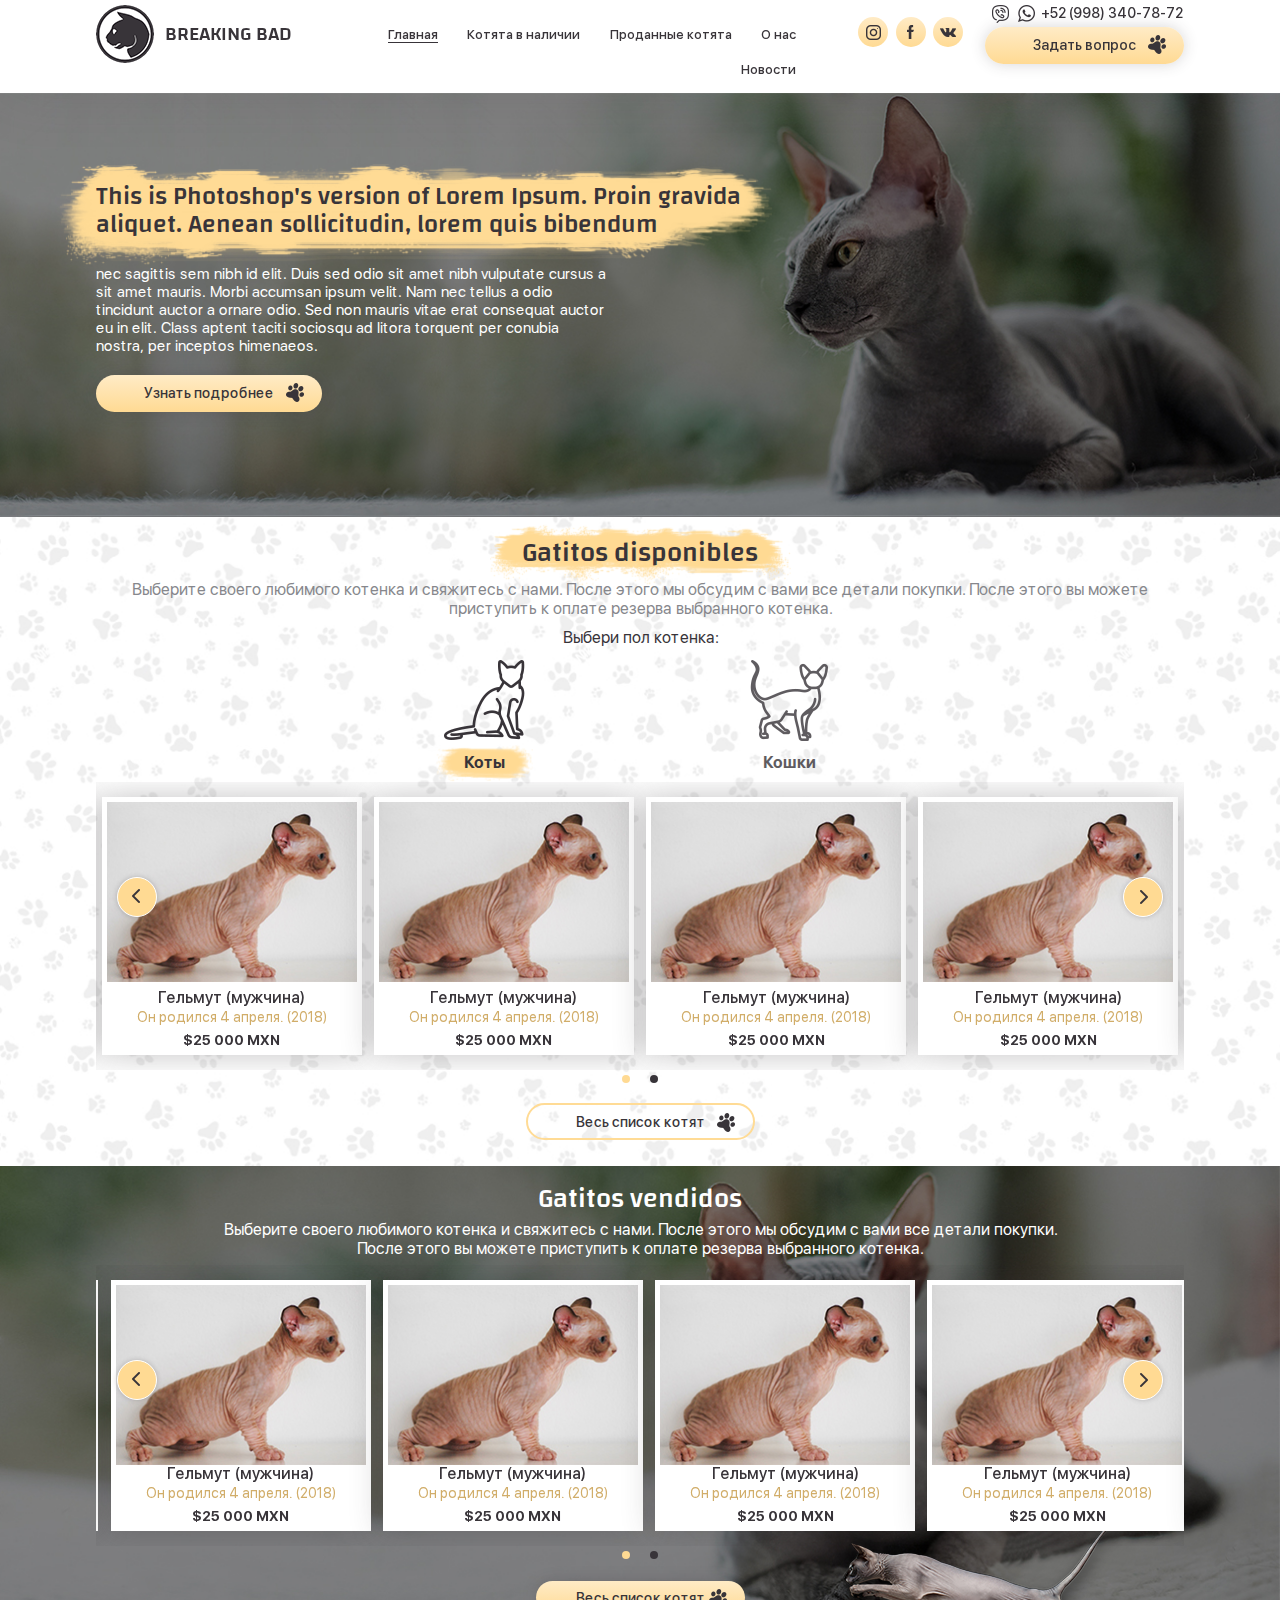
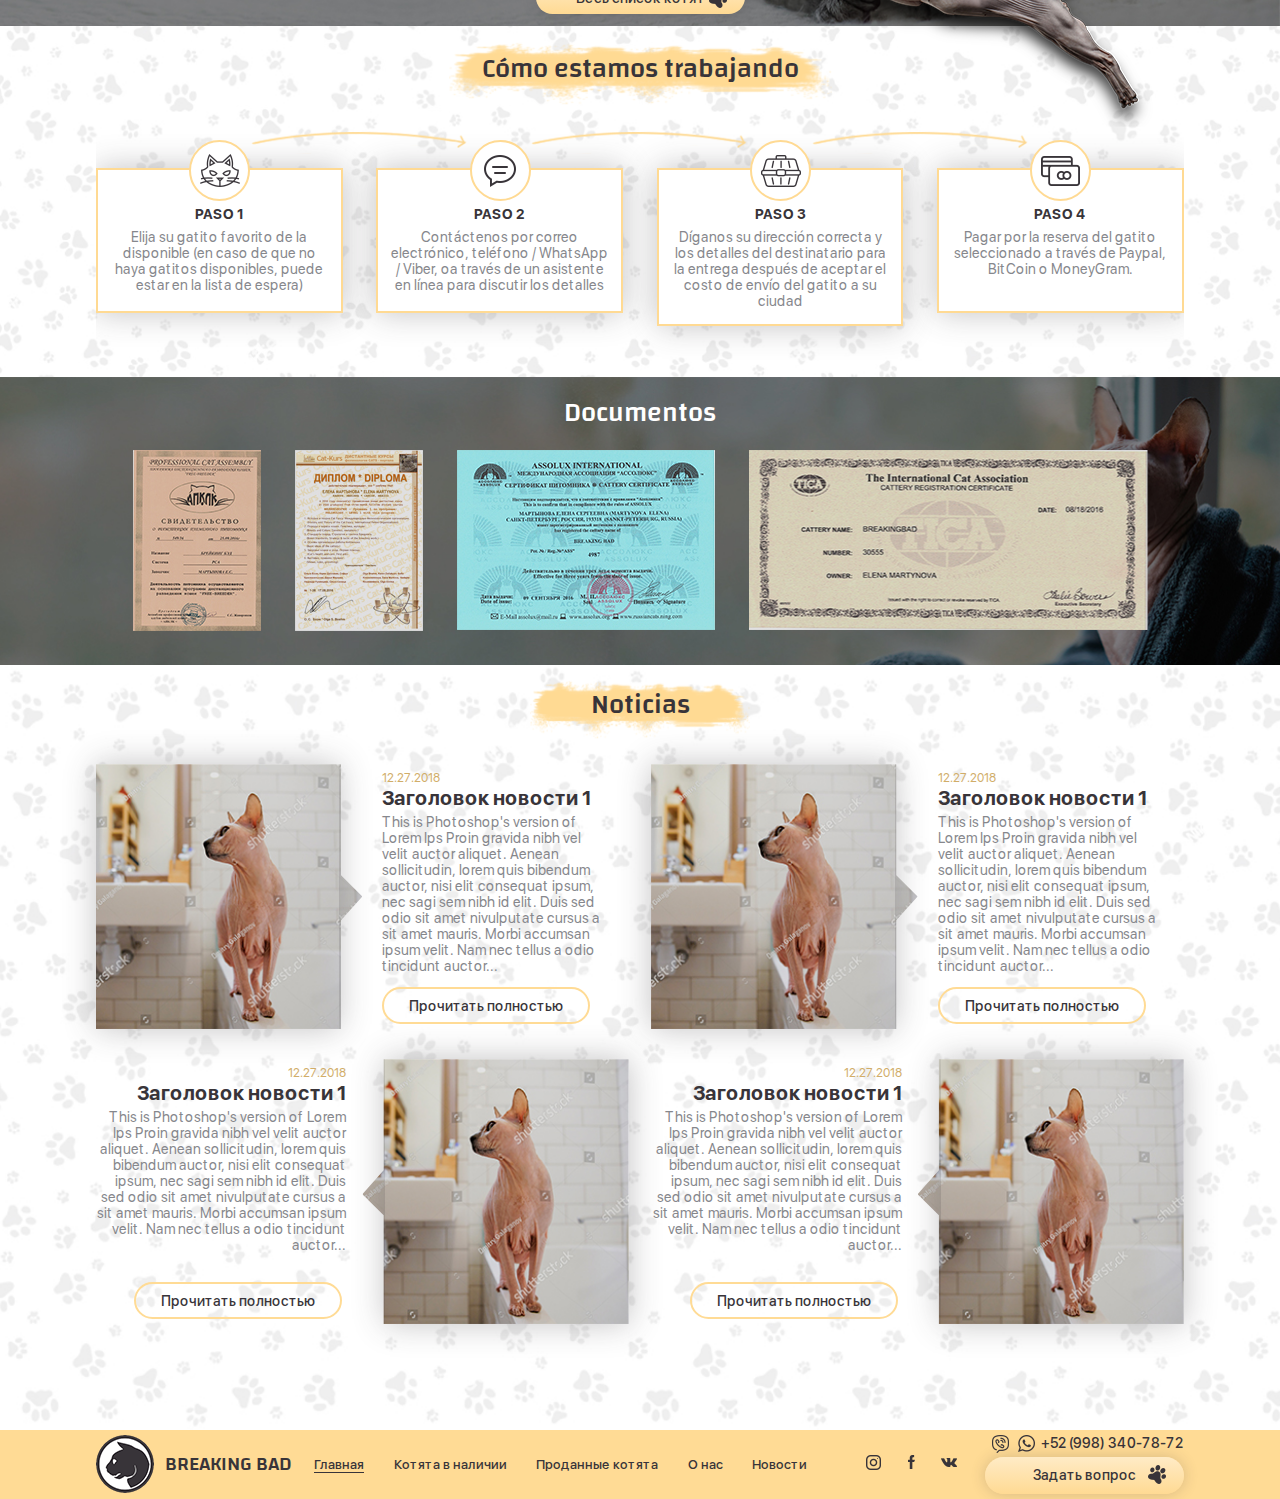
==== commit 2c33d73f: "Vpodarok" ====
--- a/index.html
+++ b/index.html
@@ -12,16 +12,8 @@
 	<link rel="stylesheet" type="text/css" href="responsive.css">
 	<link rel="stylesheet" type="text/css" href="owl/assets/owl.carousel.css">
 	<link rel="stylesheet" type="text/css" href="vendors/css/jquery.mCustomScrollbar.css">
-	<!-- <link rel="stylesheet" type="text/css" href="vendors/css/select2.css"> -->
 	<link rel="stylesheet" type="text/css" href="vendors/css/jquery.fancybox.css">
 	<link rel="stylesheet" type="text/css" href="slick/slick.css">
-	<script type="text/javascript" src="vendors/js/jquery.js"></script>
-	<script type="text/javascript" src="owl/owl.carousel.min.js"></script>
-	<script type="text/javascript" src="vendors/js/jquery.mCustomScrollbar.concat.min.js"></script>
-	<script type="text/javascript" src="vendors/js/smoothscroll.js"></script>
-	<!-- <script type="text/javascript" src="vendors/js/select2.js"></script> -->
-	<script type="text/javascript" src="vendors/js/jquery.fancybox.js"></script>
-	<script type="text/javascript" src="slick/slick.min.js"></script>
 	<link rel="icon" type="image/png" href="favicon/favicon.ico" sizes="16x16">
 
 </head>
@@ -42,16 +34,23 @@
 						<span>BREAKING BAD</span>
 					</a>
 				</div>
-				<div class="left col-2 clearfix">
-					<div class="main-nav_wrapp">
-						<ul class="main-nav">
-							<li><a href="#" class="active">Главная</a></li>
-							<li><a href="#">Котята в наличии</a></li>
-							<li><a href="#">Проданные котята</a></li>
-							<li><a href="#">О нас</a></li>
-							<li><a href="#">Новости</a></li>
+				<div class="left col-2">
+					<div class="main-nav_wrapp header-nav">
+						<ul class="socials_list">
+							<li><a href=""><i class="instagram"></i></a></li>
+							<li><a href=""><i class="facebook"></i></a></li>
+							<li><a href=""><i class="vk"></i></a></li>
 						</ul>
-					</div>				
+						<div class="scroll">
+							<ul class="main-nav">
+								<li><a href="#" class="active">Главная</a></li>
+								<li><a href="#">Котята в наличии</a></li>
+								<li><a href="#">Проданные котята</a></li>
+								<li><a href="#">О нас</a></li>
+								<li><a href="#">Новости</a></li>
+							</ul>
+						</div>
+					</div>
 				</div>
 				<div class="left col-3 contacts_wrapp">
 					<ul class="socials_list">
@@ -67,6 +66,13 @@
 						</ul>
 						<a href="#" class="yellow_btn">Задать вопрос</a>
 					</div>
+
+					<button class="respmenubtn">	
+						<span></span>
+						<span></span>
+						<span></span>
+					</button>
+
 				</div>
 			</div>
 		</div>
@@ -343,7 +349,7 @@
 						<img class="cat_shape" src="img/cat_jump.png" alt="" />
 
 						<div class="h2_wrapp">
-							<h2 class="h2_bg_3">Cómo estamos trabajando</h2>
+							<h2 class="h2_bg_3 h2_bg_3_2">Cómo estamos trabajando</h2>
 						</div>
 
 						<div class="overflow_hidden">
@@ -444,62 +450,60 @@
 							<h2 class="h2_bg_4">Noticias</h2>
 						</div>
 
-						<!-- <div class="overflow_hidden"> -->
-							<div class="thumbnails_3 thumbnails_3_oddeven offset-ziro">
-								<div class="thumb_3 clearfix">
-									<div class="img-box">
-										<div class="inner">
-											<img src="img/cat_3.jpg" alt="" />
-										</div>
-									</div>
-									<div class="descript">
-										<p class="date">12.27.2018</p>
-										<h3>Заголовок новости 1</h3>
-										<p>This is Photoshop's version  of Lorem Ips Proin gravida nibh vel velit auctor aliquet. Aenean sollicitudin, lorem quis bibendum auctor, nisi elit consequat ipsum, nec sagi sem nibh id elit. Duis sed odio sit amet nivulputate cursus a sit amet mauris. Morbi accumsan ipsum velit. Nam nec tellus a odio tincidunt auctor...</p>
-										<a href="#" class="transparent_btn_2">Прочитать полностью</a>
-									</div>
-								</div>
-								<div class="thumb_3 clearfix">
-									<div class="img-box">
-										<div class="inner">
-											<img src="img/cat_3.jpg" alt="" />
-										</div>
-									</div>
-									<div class="descript">
-										<p class="date">12.27.2018</p>
-										<h3>Заголовок новости 1</h3>
-										<p>This is Photoshop's version  of Lorem Ips Proin gravida nibh vel velit auctor aliquet. Aenean sollicitudin, lorem quis bibendum auctor, nisi elit consequat ipsum, nec sagi sem nibh id elit. Duis sed odio sit amet nivulputate cursus a sit amet mauris. Morbi accumsan ipsum velit. Nam nec tellus a odio tincidunt auctor...</p>
-										<a href="#" class="transparent_btn_2">Прочитать полностью</a>
-									</div>
-								</div>
-								<div class="thumb_3 clearfix">
-									<div class="img-box">
-										<div class="inner">
-											<img src="img/cat_3.jpg" alt="" />
-										</div>
-									</div>
-									<div class="descript">
-										<p class="date">12.27.2018</p>
-										<h3>Заголовок новости 1</h3>
-										<p>This is Photoshop's version  of Lorem Ips Proin gravida nibh vel velit auctor aliquet. Aenean sollicitudin, lorem quis bibendum auctor, nisi elit consequat ipsum, nec sagi sem nibh id elit. Duis sed odio sit amet nivulputate cursus a sit amet mauris. Morbi accumsan ipsum velit. Nam nec tellus a odio tincidunt auctor...</p>
-										<a href="#" class="transparent_btn_2">Прочитать полностью</a>
-									</div>
-								</div>
-								<div class="thumb_3 clearfix">
-									<div class="img-box">
-										<div class="inner">
-											<img src="img/cat_3.jpg" alt="" />
-										</div>
-									</div>
-									<div class="descript">
-										<p class="date">12.27.2018</p>
-										<h3>Заголовок новости 1</h3>
-										<p>This is Photoshop's version  of Lorem Ips Proin gravida nibh vel velit auctor aliquet. Aenean sollicitudin, lorem quis bibendum auctor, nisi elit consequat ipsum, nec sagi sem nibh id elit. Duis sed odio sit amet nivulputate cursus a sit amet mauris. Morbi accumsan ipsum velit. Nam nec tellus a odio tincidunt auctor...</p>
-										<a href="#" class="transparent_btn_2">Прочитать полностью</a>
-									</div>
-								</div>
-							</div>
-						<!-- </div> -->
+						<div class="thumbnails_3 thumbnails_3_oddeven offset-ziro">
+							<div class="thumb_3 clearfix">
+								<div class="img-box">
+									<div class="inner">
+										<img src="img/cat_3.jpg" alt="" />
+									</div>
+								</div>
+								<div class="descript">
+									<p class="date">12.27.2018</p>
+									<h3>Заголовок новости 1</h3>
+									<p>This is Photoshop's version  of Lorem Ips Proin gravida nibh vel velit auctor aliquet. Aenean sollicitudin, lorem quis bibendum auctor, nisi elit consequat ipsum, nec sagi sem nibh id elit. Duis sed odio sit amet nivulputate cursus a sit amet mauris. Morbi accumsan ipsum velit. Nam nec tellus a odio tincidunt auctor...</p>
+									<a href="#" class="transparent_btn_2">Прочитать полностью</a>
+								</div>
+							</div>
+							<div class="thumb_3 clearfix">
+								<div class="img-box">
+									<div class="inner">
+										<img src="img/cat_3.jpg" alt="" />
+									</div>
+								</div>
+								<div class="descript">
+									<p class="date">12.27.2018</p>
+									<h3>Заголовок новости 1</h3>
+									<p>This is Photoshop's version  of Lorem Ips Proin gravida nibh vel velit auctor aliquet. Aenean sollicitudin, lorem quis bibendum auctor, nisi elit consequat ipsum, nec sagi sem nibh id elit. Duis sed odio sit amet nivulputate cursus a sit amet mauris. Morbi accumsan ipsum velit. Nam nec tellus a odio tincidunt auctor...</p>
+									<a href="#" class="transparent_btn_2">Прочитать полностью</a>
+								</div>
+							</div>
+							<div class="thumb_3 clearfix">
+								<div class="img-box">
+									<div class="inner">
+										<img src="img/cat_3.jpg" alt="" />
+									</div>
+								</div>
+								<div class="descript">
+									<p class="date">12.27.2018</p>
+									<h3>Заголовок новости 1</h3>
+									<p>This is Photoshop's version  of Lorem Ips Proin gravida nibh vel velit auctor aliquet. Aenean sollicitudin, lorem quis bibendum auctor, nisi elit consequat ipsum, nec sagi sem nibh id elit. Duis sed odio sit amet nivulputate cursus a sit amet mauris. Morbi accumsan ipsum velit. Nam nec tellus a odio tincidunt auctor...</p>
+									<a href="#" class="transparent_btn_2">Прочитать полностью</a>
+								</div>
+							</div>
+							<div class="thumb_3 clearfix">
+								<div class="img-box">
+									<div class="inner">
+										<img src="img/cat_3.jpg" alt="" />
+									</div>
+								</div>
+								<div class="descript">
+									<p class="date">12.27.2018</p>
+									<h3>Заголовок новости 1</h3>
+									<p>This is Photoshop's version  of Lorem Ips Proin gravida nibh vel velit auctor aliquet. Aenean sollicitudin, lorem quis bibendum auctor, nisi elit consequat ipsum, nec sagi sem nibh id elit. Duis sed odio sit amet nivulputate cursus a sit amet mauris. Morbi accumsan ipsum velit. Nam nec tellus a odio tincidunt auctor...</p>
+									<a href="#" class="transparent_btn_2">Прочитать полностью</a>
+								</div>
+							</div>
+						</div>
 
 					</div>
 				</section>
@@ -559,11 +563,17 @@
 		</footer>
 
 		<!-- /Footer -->
-
-		<script src="js/scripts.js"></script>
-		<script src="js/additional_scripts.js"></script>
 	
 	</div>
 
+	<script type="text/javascript" src="vendors/js/jquery.js"></script>
+	<script type="text/javascript" src="owl/owl.carousel.min.js"></script>
+	<script type="text/javascript" src="vendors/js/jquery.mCustomScrollbar.concat.min.js"></script>
+	<script type="text/javascript" src="vendors/js/smoothscroll.js"></script>
+	<script type="text/javascript" src="vendors/js/jquery.fancybox.js"></script>
+	<script type="text/javascript" src="slick/slick.min.js"></script>
+	<script src="js/scripts.js"></script>
+	<script src="js/additional_scripts.js"></script>
+
 </body>
 </html>--- a/style.css
+++ b/style.css
@@ -1107,7 +1107,7 @@
 
 .promo-sect {
     padding: 69px 0 85px 0;
-    background-image: url(img/bg_3.jpg);
+    background-image: url(img/promo_bg.jpg);
     background-position: center;
     background-size: cover;
 }
@@ -1586,8 +1586,10 @@
 .thumb_2 {
     display: inline-block;
     vertical-align: top;
-    height: 180px;
+    height: auto;
     width: auto;
+    max-width: 100%;
+    max-height: 181px;
     margin: 17px;
     position: relative;
     overflow: hidden;
@@ -1596,7 +1598,13 @@
 .thumb_2 img {
     display: block;
     width: auto;
-    height: 100%;
+    height: auto;
+    max-width: 100%;
+    position: relative;
+    left: 50%;
+    -webkit-transform: translate(-50%, 0);
+    -moz-transform: translate(-50%, 0);
+    transform: translate(-50%, 0);
 }
 
 .thumb_2 .mask {
@@ -1989,6 +1997,10 @@
 
 .sect-4_2 {
     padding-bottom: 20px;
+}
+
+.slider-2 .slide {
+    text-align: center;
 }
 
 .btn_wrapp_2 .transparent_btn {
--- a/responsive.css
+++ b/responsive.css
@@ -64,6 +64,14 @@
 	}
 
 	/*-- /Header --*/
+
+	/*-- Section 1 - Main Page --*/
+
+	.h1_wrapp {
+	    left: -16px;
+	}
+
+	/*-- /Section 1 - Main Page --*/
 
 	/*-- Section 2 - Main Page --*/
 
@@ -330,6 +338,31 @@
 
 	/*-- /Header --*/
 
+	/*-- Section 1 - Main Page --*/
+
+	.promo-sect {
+	    padding: 19px 0 32px 0;
+	    background-image: url(img/promo_bg_resp.jpg);
+	}
+
+	/*-- /Section 1 - Main Page --*/
+
+	/*-- Section 3 - Main Page --*/
+
+	.bg_3 {
+	    background-image: url(img/bg_3_resp.jpg);
+	}
+
+	/*-- /Section 3 - Main Page --*/
+
+	/*-- Section 5 - Main Page --*/
+
+	.bg_4 {
+	    background-image: url(img/bg_4_resp.jpg);
+	}
+
+	/*-- /Section 5 - Main Page --*/
+
 	/*-- Section 1 - Main Page 2 --*/
 
 	.h1_wrapp {
@@ -377,6 +410,26 @@
 
 	/*-- /Section 1 - Main Page 2 --*/
 
+	/*-- Section 5 - Main Page --*/
+
+	.sect-6 {
+	    padding: 12px 0 28px 0;
+	}
+
+	.thumb_2 {
+	    margin: 8px;
+	}
+
+	/*-- /Section 5 - Main Page --*/
+
+	/*-- Section 3 - Main Page 2 --*/
+
+	.bg_6 {
+	    background-image: url(img/bg_6_resp.jpg);
+	}
+
+	/*-- /Section 3 - Main Page 2 --*/
+
 	/*-- Footer --*/
 
 	.scrolltop_wrapp {
@@ -390,14 +443,6 @@
 
 	/*-- /Footer --*/
 
-	/*-- Section 3 - Main Page 2 --*/
-
-	.bg_6 {
-	    background-image: url(img/bg_6_resp.jpg);
-	}
-
-	/*-- /Section 3 - Main Page 2 --*/
-
 }
 
 @media only screen and (max-width: 600px) {
@@ -434,10 +479,14 @@
 
 	/*-- /Section 6 - Main Page --*/
 
+	/*-- Footer --*/
+
 	.footer .socials_list {
 		display: block;
 		margin-right: 0;
 	}
+
+	/*-- /Footer --*/
 
 }
 
@@ -495,6 +544,13 @@
 
 	/*-- /Section 3 - Main Page 2 --*/
 
+	/*-- Section 4 - Main Page --*/
+
+	h2.h2_bg_3_2 {
+		color: #383439;
+	}
+
+	/*-- /Section 4 - Main Page --*/
 
 }
 
